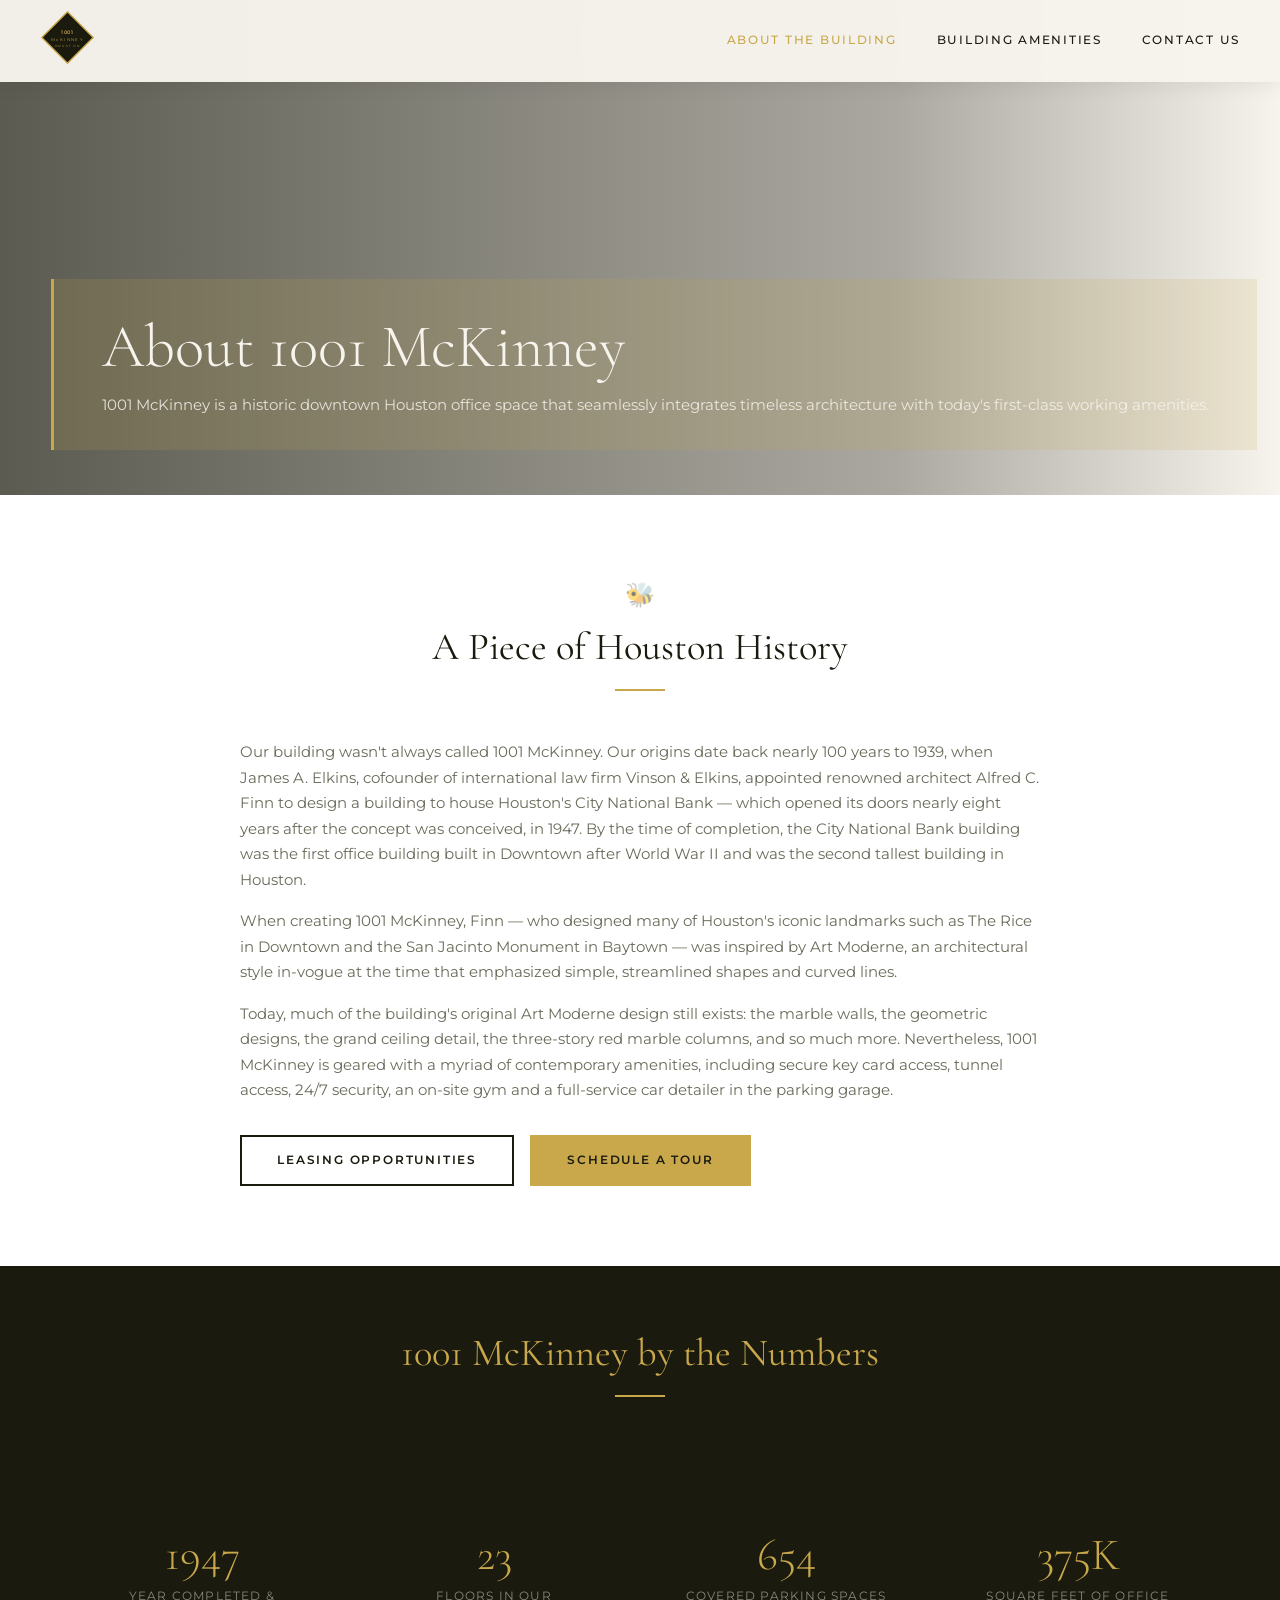
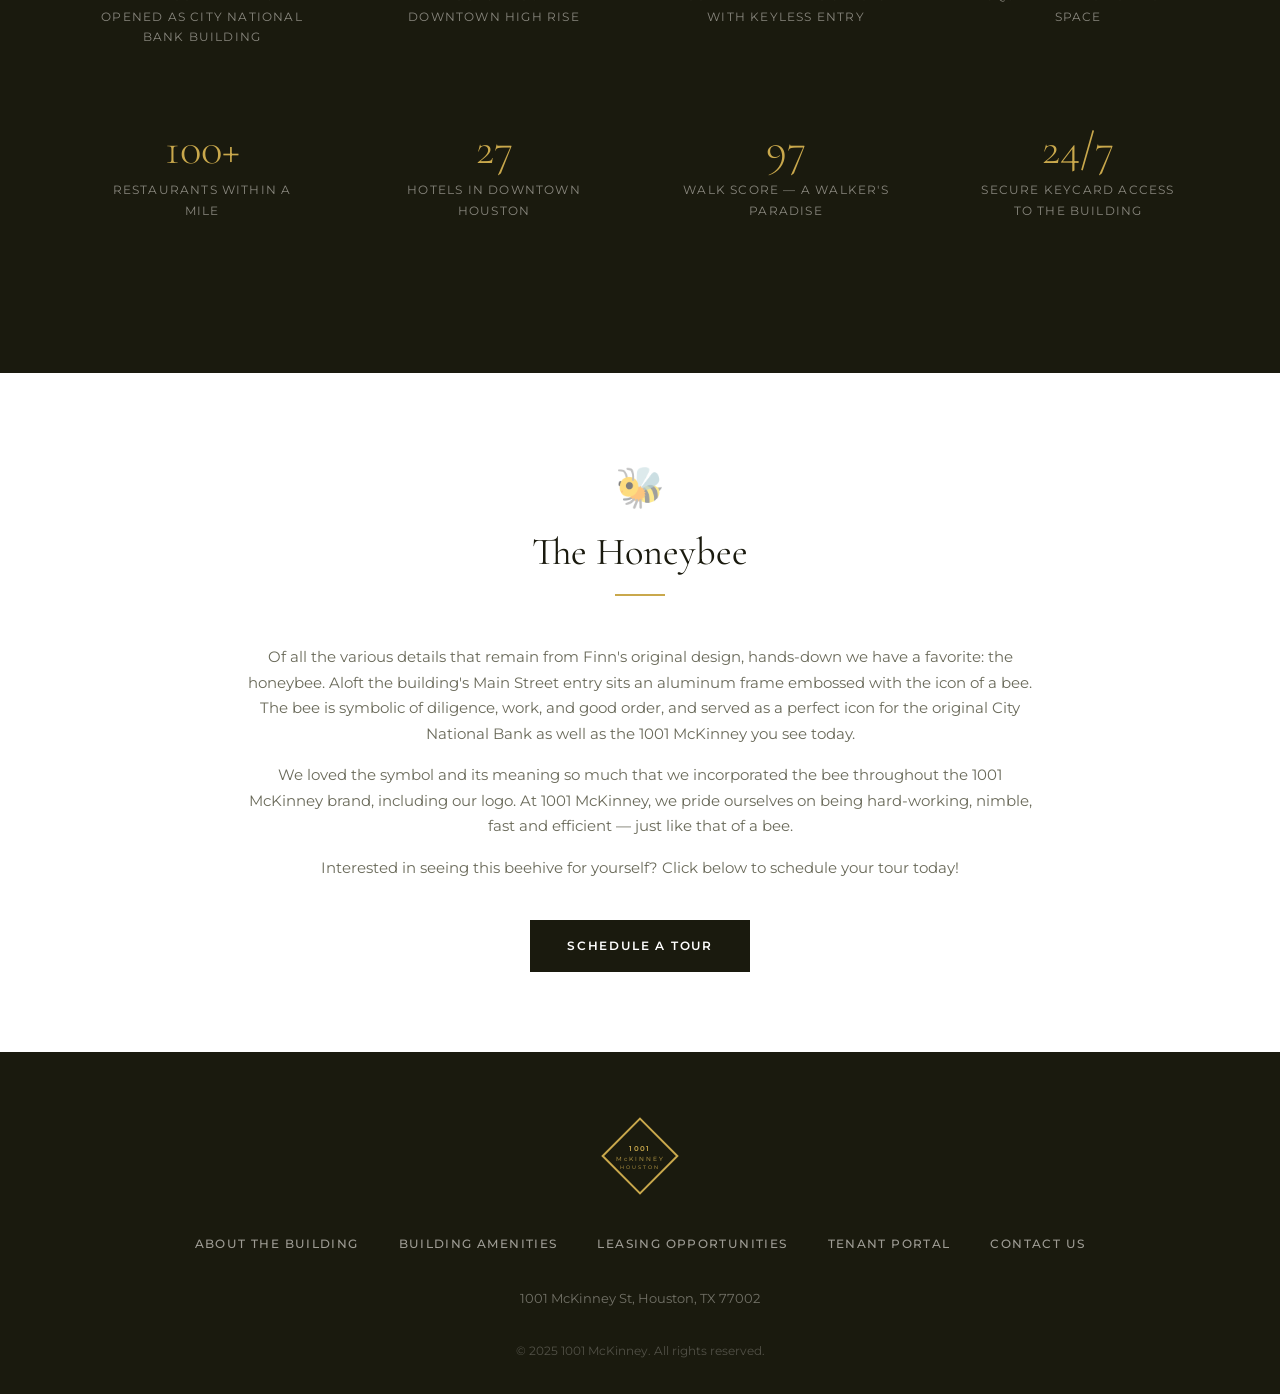
==== about.html @ dce8f4e1 "Add files via upload" ====
<!DOCTYPE html>
<html lang="en">
<head>
  <meta charset="UTF-8">
  <meta name="viewport" content="width=device-width, initial-scale=1.0">
  <title>About Us - 1001 McKinney</title>
  <meta name="description" content="1001 McKinney is a nationally recognized historic landmark office building in Houston. Learn more about the building's rich history, amenities, tenants and more.">
  <link rel="preconnect" href="https://fonts.googleapis.com">
  <link rel="preconnect" href="https://fonts.gstatic.com" crossorigin>
  <link href="https://fonts.googleapis.com/css2?family=Cormorant+Garamond:ital,wght@0,300;0,400;0,600;1,300;1,400&family=Montserrat:wght@300;400;500;600&display=swap" rel="stylesheet">
  <link rel="stylesheet" href="style.css">
</head>
<body>

  <nav class="nav scrolled" id="nav">
    <a href="index.html" class="nav-logo">
      <div class="logo-diamond">
        <svg viewBox="0 0 120 120" xmlns="http://www.w3.org/2000/svg">
          <polygon points="60,4 116,60 60,116 4,60" fill="#1a1a0e" stroke="#c9a84c" stroke-width="3"/>
          <text x="60" y="52" text-anchor="middle" fill="#c9a84c" font-family="Montserrat" font-size="11" font-weight="600" letter-spacing="2">1001</text>
          <text x="60" y="67" text-anchor="middle" fill="#c9a84c" font-family="Montserrat" font-size="9" font-weight="400" letter-spacing="3">McKINNEY</text>
          <text x="60" y="80" text-anchor="middle" fill="#c9a84c" font-family="Montserrat" font-size="7" letter-spacing="3">HOUSTON</text>
        </svg>
      </div>
    </a>
    <div class="nav-links">
      <a href="about.html" style="color:var(--gold)">About the Building</a>
      <a href="amenities.html">Building Amenities</a>
      <a href="contact.html">Contact Us</a>
      <button class="nav-hamburger" id="hamburger" aria-label="Menu">&#9776;</button>
    </div>
    <div class="nav-mobile" id="mobileMenu">
      <a href="about.html">About the Building</a>
      <a href="amenities.html">Building Amenities</a>
      <a href="leasing.html">Leasing Opportunities</a>
      <a href="tenant-portal.html">Tenant Portal</a>
      <a href="contact.html">Contact Us</a>
    </div>
  </nav>

  <!-- PAGE HERO -->
  <section class="page-hero">
    <div class="page-hero-bg" style="background-image: url('https://images.unsplash.com/photo-1486325212027-8081e485255e?w=1800&q=80');"></div>
    <div class="page-hero-overlay"></div>
    <div class="page-hero-content">
      <h1>About 1001 McKinney</h1>
      <p>1001 McKinney is a historic downtown Houston office space that seamlessly integrates timeless architecture with today's first-class working amenities.</p>
    </div>
  </section>

  <!-- HISTORY SECTION -->
  <section class="content-section alt">
    <div class="container">
      <div class="section-header">
        <span class="bee-icon">&#x1F41D;</span>
        <h2>A Piece of Houston History</h2>
        <span class="gold-line"></span>
      </div>
      <div style="max-width:800px; margin: 0 auto;">
        <p>Our building wasn't always called 1001 McKinney. Our origins date back nearly 100 years to 1939, when James A. Elkins, cofounder of international law firm Vinson &amp; Elkins, appointed renowned architect Alfred C. Finn to design a building to house Houston's City National Bank — which opened its doors nearly eight years after the concept was conceived, in 1947. By the time of completion, the City National Bank building was the first office building built in Downtown after World War II and was the second tallest building in Houston.</p>
        <p>When creating 1001 McKinney, Finn — who designed many of Houston's iconic landmarks such as The Rice in Downtown and the San Jacinto Monument in Baytown — was inspired by Art Moderne, an architectural style in-vogue at the time that emphasized simple, streamlined shapes and curved lines.</p>
        <p>Today, much of the building's original Art Moderne design still exists: the marble walls, the geometric designs, the grand ceiling detail, the three-story red marble columns, and so much more. Nevertheless, 1001 McKinney is geared with a myriad of contemporary amenities, including secure key card access, tunnel access, 24/7 security, an on-site gym and a full-service car detailer in the parking garage.</p>
        <div class="cta-pair" style="justify-content:flex-start; margin-top:2rem;">
          <a href="leasing.html" class="btn btn-outline">Leasing Opportunities</a>
          <a href="contact.html" class="btn btn-gold">Schedule a Tour</a>
        </div>
      </div>
    </div>
  </section>

  <!-- STATS -->
  <section class="content-section" style="background: var(--dark); padding: 4rem 0;">
    <div class="container">
      <div class="section-header">
        <h2 style="color: var(--gold);">1001 McKinney by the Numbers</h2>
        <span class="gold-line"></span>
      </div>
      <div class="stats-grid">
        <div class="stat-item">
          <span class="stat-number">1947</span>
          <span class="stat-label" style="color:rgba(247,244,238,0.5)">Year completed & opened as City National Bank Building</span>
        </div>
        <div class="stat-item">
          <span class="stat-number">23</span>
          <span class="stat-label" style="color:rgba(247,244,238,0.5)">Floors in our downtown high rise</span>
        </div>
        <div class="stat-item">
          <span class="stat-number">654</span>
          <span class="stat-label" style="color:rgba(247,244,238,0.5)">Covered parking spaces with keyless entry</span>
        </div>
        <div class="stat-item">
          <span class="stat-number">375K</span>
          <span class="stat-label" style="color:rgba(247,244,238,0.5)">Square feet of office space</span>
        </div>
        <div class="stat-item">
          <span class="stat-number">100+</span>
          <span class="stat-label" style="color:rgba(247,244,238,0.5)">Restaurants within a mile</span>
        </div>
        <div class="stat-item">
          <span class="stat-number">27</span>
          <span class="stat-label" style="color:rgba(247,244,238,0.5)">Hotels in downtown Houston</span>
        </div>
        <div class="stat-item">
          <span class="stat-number">97</span>
          <span class="stat-label" style="color:rgba(247,244,238,0.5)">Walk Score — A Walker's Paradise</span>
        </div>
        <div class="stat-item">
          <span class="stat-number">24/7</span>
          <span class="stat-label" style="color:rgba(247,244,238,0.5)">Secure keycard access to the building</span>
        </div>
      </div>
    </div>
  </section>

  <!-- THE HONEYBEE -->
  <section class="content-section alt">
    <div class="container">
      <div style="max-width:800px; margin: 0 auto; text-align:center;">
        <div class="section-header">
          <span class="bee-icon" style="font-size:2.5rem;">&#x1F41D;</span>
          <h2>The Honeybee</h2>
          <span class="gold-line"></span>
        </div>
        <p>Of all the various details that remain from Finn's original design, hands-down we have a favorite: the honeybee. Aloft the building's Main Street entry sits an aluminum frame embossed with the icon of a bee. The bee is symbolic of diligence, work, and good order, and served as a perfect icon for the original City National Bank as well as the 1001 McKinney you see today.</p>
        <p>We loved the symbol and its meaning so much that we incorporated the bee throughout the 1001 McKinney brand, including our logo. At 1001 McKinney, we pride ourselves on being hard-working, nimble, fast and efficient — just like that of a bee.</p>
        <p>Interested in seeing this beehive for yourself? Click below to schedule your tour today!</p>
        <a href="contact.html" class="btn btn-dark" style="margin-top:1.5rem;">Schedule a Tour</a>
      </div>
    </div>
  </section>

  <!-- FOOTER -->
  <footer class="footer">
    <div class="container footer-inner">
      <div class="footer-logo">
        <svg viewBox="0 0 120 120" xmlns="http://www.w3.org/2000/svg" width="80">
          <polygon points="60,4 116,60 60,116 4,60" fill="#1a1a0e" stroke="#c9a84c" stroke-width="3"/>
          <text x="60" y="52" text-anchor="middle" fill="#c9a84c" font-family="Montserrat" font-size="11" font-weight="600" letter-spacing="2">1001</text>
          <text x="60" y="67" text-anchor="middle" fill="#c9a84c" font-family="Montserrat" font-size="9" font-weight="400" letter-spacing="3">McKINNEY</text>
          <text x="60" y="80" text-anchor="middle" fill="#c9a84c" font-family="Montserrat" font-size="7" letter-spacing="3">HOUSTON</text>
        </svg>
      </div>
      <nav class="footer-nav">
        <a href="about.html">About the Building</a>
        <a href="amenities.html">Building Amenities</a>
        <a href="leasing.html">Leasing Opportunities</a>
        <a href="tenant-portal.html">Tenant Portal</a>
        <a href="contact.html">Contact Us</a>
      </nav>
      <p class="footer-address">1001 McKinney St, Houston, TX 77002</p>
      <p class="footer-copy">&copy; 2025 1001 McKinney. All rights reserved.</p>
    </div>
  </footer>

  <script>
    document.getElementById('hamburger').addEventListener('click', () => {
      document.getElementById('mobileMenu').classList.toggle('open');
    });
    const observer = new IntersectionObserver((entries) => {
      entries.forEach(e => { if (e.isIntersecting) e.target.classList.add('visible'); });
    }, { threshold: 0.1 });
    document.querySelectorAll('.stat-item, .feature-card').forEach(el => observer.observe(el));
  </script>
</body>
</html>
---- style.css ----
/* ============================================
   1001 McKINNEY — Global Styles
   Aesthetic: Art Deco Luxury / Historic Refined
   ============================================ */

:root {
  --gold: #c9a84c;
  --gold-light: #e2c97e;
  --dark: #1a1a0e;
  --dark-mid: #2c2c1a;
  --olive: #5a5c3a;
  --olive-light: #8a8c5a;
  --cream: #f7f4ee;
  --white: #ffffff;
  --text: #2a2a1a;
  --text-light: #6a6a5a;
  --overlay: rgba(26, 26, 14, 0.55);
  --font-display: 'Cormorant Garamond', Georgia, serif;
  --font-body: 'Montserrat', sans-serif;
  --transition: 0.3s ease;
  --max-width: 1200px;
}

*, *::before, *::after { box-sizing: border-box; margin: 0; padding: 0; }

html { scroll-behavior: smooth; }

body {
  font-family: var(--font-body);
  color: var(--text);
  background: var(--cream);
  font-size: 15px;
  line-height: 1.7;
  -webkit-font-smoothing: antialiased;
}

/* ---- TYPOGRAPHY ---- */
h1, h2, h3, h4 {
  font-family: var(--font-display);
  font-weight: 400;
  line-height: 1.2;
  color: var(--dark);
}

h1 { font-size: clamp(2.2rem, 5vw, 3.8rem); }
h2 { font-size: clamp(1.8rem, 3vw, 2.8rem); margin-bottom: 1.2rem; }
h3 { font-size: 1.4rem; margin-bottom: 0.8rem; }

p { margin-bottom: 1rem; color: var(--text-light); }
a { text-decoration: none; color: inherit; }

/* ---- UTILITY ---- */
.container {
  max-width: var(--max-width);
  margin: 0 auto;
  padding: 0 2rem;
}

/* ---- BUTTONS ---- */
.btn {
  display: inline-block;
  padding: 0.85rem 2.2rem;
  font-family: var(--font-body);
  font-size: 0.75rem;
  font-weight: 600;
  letter-spacing: 0.15em;
  text-transform: uppercase;
  cursor: pointer;
  transition: all var(--transition);
  border: 2px solid transparent;
}

.btn-dark {
  background: var(--dark);
  color: var(--white);
  border-color: var(--dark);
}
.btn-dark:hover { background: transparent; color: var(--dark); }

.btn-gold {
  background: var(--gold);
  color: var(--dark);
  border-color: var(--gold);
}
.btn-gold:hover { background: transparent; color: var(--gold); }

.btn-outline {
  background: transparent;
  color: var(--dark);
  border-color: var(--dark);
}
.btn-outline:hover { background: var(--dark); color: var(--white); }

.btn-outline-light {
  background: transparent;
  color: var(--white);
  border-color: var(--white);
}
.btn-outline-light:hover { background: var(--white); color: var(--dark); }

/* ---- NAV ---- */
.nav {
  position: fixed;
  top: 0; left: 0; right: 0;
  z-index: 1000;
  display: flex;
  align-items: center;
  justify-content: space-between;
  padding: 1rem 2.5rem;
  background: rgba(247, 244, 238, 0.15);
  backdrop-filter: blur(8px);
  transition: all var(--transition);
}

.nav.scrolled {
  background: rgba(247, 244, 238, 0.97);
  box-shadow: 0 2px 20px rgba(0,0,0,0.08);
  padding: 0.6rem 2.5rem;
}

.nav-logo .logo-diamond svg { width: 70px; height: 70px; transition: all var(--transition); }
.nav.scrolled .nav-logo svg { width: 55px; height: 55px; }

.nav-links {
  display: flex;
  align-items: center;
  gap: 2.5rem;
}

.nav-links a {
  font-size: 0.72rem;
  font-weight: 500;
  letter-spacing: 0.15em;
  text-transform: uppercase;
  color: var(--white);
  transition: color var(--transition);
  position: relative;
}

.nav-links a::after {
  content: '';
  position: absolute;
  bottom: -4px; left: 0;
  width: 0; height: 1px;
  background: var(--gold);
  transition: width var(--transition);
}

.nav-links a:hover::after { width: 100%; }
.nav-links a:hover { color: var(--gold-light); }

.nav.scrolled .nav-links a { color: var(--dark); }
.nav.scrolled .nav-links a:hover { color: var(--gold); }

.nav-hamburger {
  background: none;
  border: none;
  color: var(--white);
  font-size: 1.4rem;
  cursor: pointer;
  display: none;
}
.nav.scrolled .nav-hamburger { color: var(--dark); }

.nav-mobile {
  display: none;
  position: fixed;
  top: 0; left: 0; right: 0; bottom: 0;
  background: var(--dark);
  flex-direction: column;
  align-items: center;
  justify-content: center;
  gap: 2.5rem;
  z-index: 999;
}

.nav-mobile.open { display: flex; }

.nav-mobile a {
  font-family: var(--font-display);
  font-size: 2rem;
  color: var(--cream);
  letter-spacing: 0.05em;
  transition: color var(--transition);
}
.nav-mobile a:hover { color: var(--gold); }

/* ---- HERO ---- */
.hero {
  position: relative;
  height: 100vh;
  min-height: 600px;
  display: flex;
  align-items: flex-end;
  padding-bottom: 8vh;
  overflow: hidden;
}

.hero-bg {
  position: absolute;
  inset: 0;
  background:
    url('https://images.unsplash.com/photo-1497366216548-37526070297c?w=1800&q=80') center/cover no-repeat;
  transform: scale(1.05);
  animation: heroZoom 8s ease-out forwards;
}

@keyframes heroZoom {
  from { transform: scale(1.05); }
  to { transform: scale(1); }
}

.hero-overlay {
  position: absolute;
  inset: 0;
  background: linear-gradient(
    to right,
    rgba(26,26,14,0.75) 0%,
    rgba(26,26,14,0.4) 60%,
    transparent 100%
  );
}

.hero-content {
  position: relative;
  z-index: 2;
  max-width: 620px;
  padding: 2.5rem 3rem;
  background: rgba(201, 168, 76, 0.18);
  backdrop-filter: blur(2px);
  border-left: 3px solid var(--gold);
  margin-left: 4vw;
  animation: heroSlide 1s ease-out 0.3s both;
}

@keyframes heroSlide {
  from { opacity: 0; transform: translateY(30px); }
  to { opacity: 1; transform: translateY(0); }
}

.hero-title {
  color: var(--cream);
  font-size: clamp(2rem, 4vw, 3.2rem);
  font-weight: 300;
  margin-bottom: 1rem;
}

.hero-sub {
  color: rgba(247, 244, 238, 0.88);
  font-size: 0.9rem;
  margin-bottom: 1.8rem;
}

/* ---- INTRO SECTION ---- */
.section-intro {
  padding: 6rem 0;
  background: var(--white);
  text-align: center;
}

.section-intro .container { max-width: 800px; }

.section-intro h2 { margin-bottom: 1.5rem; }

.section-intro .lead {
  font-size: 1.05rem;
  color: var(--text);
  margin-bottom: 1rem;
}

.cta-pair {
  display: flex;
  gap: 1rem;
  justify-content: center;
  margin-top: 2.5rem;
  flex-wrap: wrap;
}

/* ---- FEATURES ---- */
.features {
  padding: 6rem 0;
  background: var(--cream);
}

.features-grid {
  display: grid;
  grid-template-columns: repeat(2, 1fr);
  gap: 2.5rem;
}

.feature-card {
  background: var(--white);
  padding: 2.5rem;
  border-top: 3px solid var(--gold);
  opacity: 0;
  transform: translateY(20px);
  transition: opacity 0.6s ease, transform 0.6s ease;
}

.feature-card.visible { opacity: 1; transform: translateY(0); }

.feature-icon {
  color: var(--gold);
  font-size: 1.2rem;
  margin-bottom: 1rem;
}

.feature-link {
  display: inline-block;
  margin-top: 1rem;
  font-size: 0.75rem;
  font-weight: 600;
  letter-spacing: 0.1em;
  text-transform: uppercase;
  color: var(--gold);
  border-bottom: 1px solid var(--gold);
  padding-bottom: 2px;
  transition: opacity var(--transition);
}
.feature-link:hover { opacity: 0.7; }

/* ---- TESTIMONIALS ---- */
.testimonials {
  padding: 6rem 0;
  background: var(--dark);
}

.testimonials h2 {
  color: var(--gold);
  text-align: center;
  margin-bottom: 3rem;
}

.testimonials-grid {
  display: grid;
  grid-template-columns: repeat(2, 1fr);
  gap: 2rem;
}

blockquote {
  border-left: 2px solid var(--gold);
  padding: 1.5rem 2rem;
  background: rgba(201,168,76,0.06);
  opacity: 0;
  transform: translateY(15px);
  transition: opacity 0.6s ease, transform 0.6s ease;
}

blockquote.visible { opacity: 1; transform: translateY(0); }

blockquote p {
  color: rgba(247,244,238,0.8);
  font-style: italic;
  font-family: var(--font-display);
  font-size: 1.05rem;
  line-height: 1.6;
  margin: 0;
}

/* ---- DAY SECTION ---- */
.day-section {
  padding: 6rem 0;
  background: var(--white);
}

.day-section h2 { text-align: center; margin-bottom: 3rem; }

.timeline {
  max-width: 700px;
  margin: 0 auto;
  position: relative;
}

.timeline::before {
  content: '';
  position: absolute;
  left: 90px;
  top: 0; bottom: 0;
  width: 1px;
  background: var(--gold);
  opacity: 0.4;
}

.timeline-item {
  display: grid;
  grid-template-columns: 90px 1fr;
  gap: 2rem;
  padding: 1.2rem 0;
  align-items: start;
  opacity: 0;
  transform: translateX(-15px);
  transition: opacity 0.5s ease, transform 0.5s ease;
}

.timeline-item.visible { opacity: 1; transform: translateX(0); }

.time {
  font-size: 0.72rem;
  font-weight: 600;
  letter-spacing: 0.08em;
  color: var(--gold);
  text-transform: uppercase;
  padding-top: 0.25rem;
  text-align: right;
  padding-right: 1.5rem;
}

.timeline-item p { margin: 0; color: var(--text-light); }

/* ---- CTA BANNER ---- */
.cta-banner {
  padding: 5rem 0;
  background: linear-gradient(135deg, var(--dark-mid), var(--dark));
  text-align: center;
}

.cta-banner h2 { color: var(--cream); margin-bottom: 2rem; }

/* ---- PAGE HERO (inner pages) ---- */
.page-hero {
  position: relative;
  height: 55vh;
  min-height: 380px;
  display: flex;
  align-items: flex-end;
  overflow: hidden;
}

.page-hero-overlay {
  position: absolute;
  inset: 0;
  background: linear-gradient(
    to right,
    rgba(26,26,14,0.7) 0%,
    rgba(26,26,14,0.35) 70%,
    transparent 100%
  );
}

.page-hero-bg {
  position: absolute;
  inset: 0;
  background-size: cover;
  background-position: center;
}

.page-hero-content {
  position: relative;
  z-index: 2;
  padding: 2rem 3rem;
  background: rgba(201,168,76,0.16);
  backdrop-filter: blur(2px);
  border-left: 3px solid var(--gold);
  margin-left: 4vw;
  margin-bottom: 5vh;
}

.page-hero-content h1 { color: var(--cream); font-weight: 300; }
.page-hero-content p { color: rgba(247,244,238,0.85); margin: 0.5rem 0 0; font-size: 0.95rem; }

/* ---- CONTENT SECTIONS ---- */
.content-section {
  padding: 5rem 0;
}

.content-section.alt { background: var(--white); }
.content-section.dark { background: var(--dark); }

.section-header {
  text-align: center;
  margin-bottom: 3rem;
}

.section-header .bee-icon {
  display: block;
  font-size: 1.5rem;
  margin-bottom: 0.5rem;
  opacity: 0.5;
}

.section-header .gold-line {
  display: block;
  width: 50px;
  height: 2px;
  background: var(--gold);
  margin: 0.8rem auto 1.5rem;
}

/* ---- STATS GRID ---- */
.stats-grid {
  display: grid;
  grid-template-columns: repeat(4, 1fr);
  gap: 2rem;
  text-align: center;
  padding: 4rem 0;
}

.stat-item { padding: 1.5rem; }

.stat-number {
  font-family: var(--font-display);
  font-size: 2.8rem;
  font-weight: 300;
  color: var(--gold);
  line-height: 1;
  display: block;
}

.stat-label {
  font-size: 0.75rem;
  letter-spacing: 0.1em;
  text-transform: uppercase;
  color: var(--text-light);
  margin-top: 0.5rem;
  display: block;
}

/* ---- AMENITY CARDS ---- */
.amenity-grid {
  display: grid;
  grid-template-columns: repeat(3, 1fr);
  gap: 2rem;
}

.amenity-card {
  padding: 2rem;
  background: var(--cream);
  border-top: 3px solid var(--gold);
  transition: transform var(--transition);
}

.amenity-card:hover { transform: translateY(-4px); }

.amenity-card h3 { font-size: 1.2rem; margin-bottom: 0.8rem; }
.amenity-card p { font-size: 0.88rem; margin: 0; }

/* ---- CONTACT FORM ---- */
.contact-grid {
  display: grid;
  grid-template-columns: 1fr 1fr;
  gap: 5rem;
  align-items: start;
}

.form-group { margin-bottom: 1.5rem; }

.form-group label {
  display: block;
  font-size: 0.72rem;
  font-weight: 600;
  letter-spacing: 0.12em;
  text-transform: uppercase;
  color: var(--text);
  margin-bottom: 0.5rem;
}

.form-group input,
.form-group select,
.form-group textarea {
  width: 100%;
  padding: 0.75rem 0;
  border: none;
  border-bottom: 1px solid #ccc;
  background: transparent;
  font-family: var(--font-body);
  font-size: 0.9rem;
  color: var(--text);
  outline: none;
  transition: border-color var(--transition);
}

.form-group input:focus,
.form-group select:focus,
.form-group textarea:focus {
  border-bottom-color: var(--gold);
}

.form-group textarea { resize: vertical; min-height: 100px; }

.form-row {
  display: grid;
  grid-template-columns: 1fr 1fr;
  gap: 1.5rem;
}

.contact-info h3 { margin-bottom: 1.5rem; }

.contact-broker {
  padding: 1.5rem;
  background: var(--cream);
  border-left: 3px solid var(--gold);
  margin-top: 2rem;
}

.contact-broker strong { display: block; font-size: 1rem; margin-bottom: 0.3rem; }
.contact-broker a { color: var(--gold); }

/* ---- TENANT PORTAL ---- */
.portal-docs {
  display: grid;
  grid-template-columns: repeat(2, 1fr);
  gap: 1.5rem;
  margin-top: 2rem;
}

.doc-link {
  display: flex;
  align-items: center;
  gap: 1rem;
  padding: 1.2rem 1.5rem;
  background: var(--cream);
  border: 1px solid rgba(201,168,76,0.3);
  color: var(--dark);
  font-size: 0.85rem;
  font-weight: 500;
  transition: all var(--transition);
}

.doc-link:hover {
  background: var(--gold);
  color: var(--dark);
  border-color: var(--gold);
}

.doc-icon { font-size: 1.3rem; }

/* ---- FOOTER ---- */
.footer {
  background: var(--dark);
  padding: 4rem 0 2rem;
  text-align: center;
}

.footer-inner { display: flex; flex-direction: column; align-items: center; gap: 2rem; }

.footer-nav {
  display: flex;
  gap: 2.5rem;
  flex-wrap: wrap;
  justify-content: center;
}

.footer-nav a {
  font-size: 0.72rem;
  font-weight: 500;
  letter-spacing: 0.12em;
  text-transform: uppercase;
  color: rgba(247,244,238,0.6);
  transition: color var(--transition);
}

.footer-nav a:hover { color: var(--gold); }

.footer-address {
  font-size: 0.82rem;
  color: rgba(247,244,238,0.4);
  margin: 0;
}

.footer-copy {
  font-size: 0.75rem;
  color: rgba(247,244,238,0.25);
  margin: 0;
}

/* ---- DIVIDER ---- */
.gold-divider {
  width: 60px;
  height: 2px;
  background: var(--gold);
  margin: 1.5rem auto;
}

/* ---- RESPONSIVE ---- */
@media (max-width: 900px) {
  .features-grid { grid-template-columns: 1fr; }
  .testimonials-grid { grid-template-columns: 1fr; }
  .stats-grid { grid-template-columns: repeat(2, 1fr); }
  .amenity-grid { grid-template-columns: 1fr; }
  .contact-grid { grid-template-columns: 1fr; gap: 3rem; }
  .portal-docs { grid-template-columns: 1fr; }
  .form-row { grid-template-columns: 1fr; }
  .nav-links a { display: none; }
  .nav-hamburger { display: block; }
  .hero-content { margin-left: 1.5rem; margin-right: 1.5rem; padding: 1.5rem; }
}

@media (max-width: 600px) {
  .stats-grid { grid-template-columns: repeat(2, 1fr); }
  .timeline::before { display: none; }
  .timeline-item { grid-template-columns: 1fr; gap: 0.3rem; }
  .time { text-align: left; padding-right: 0; }
}
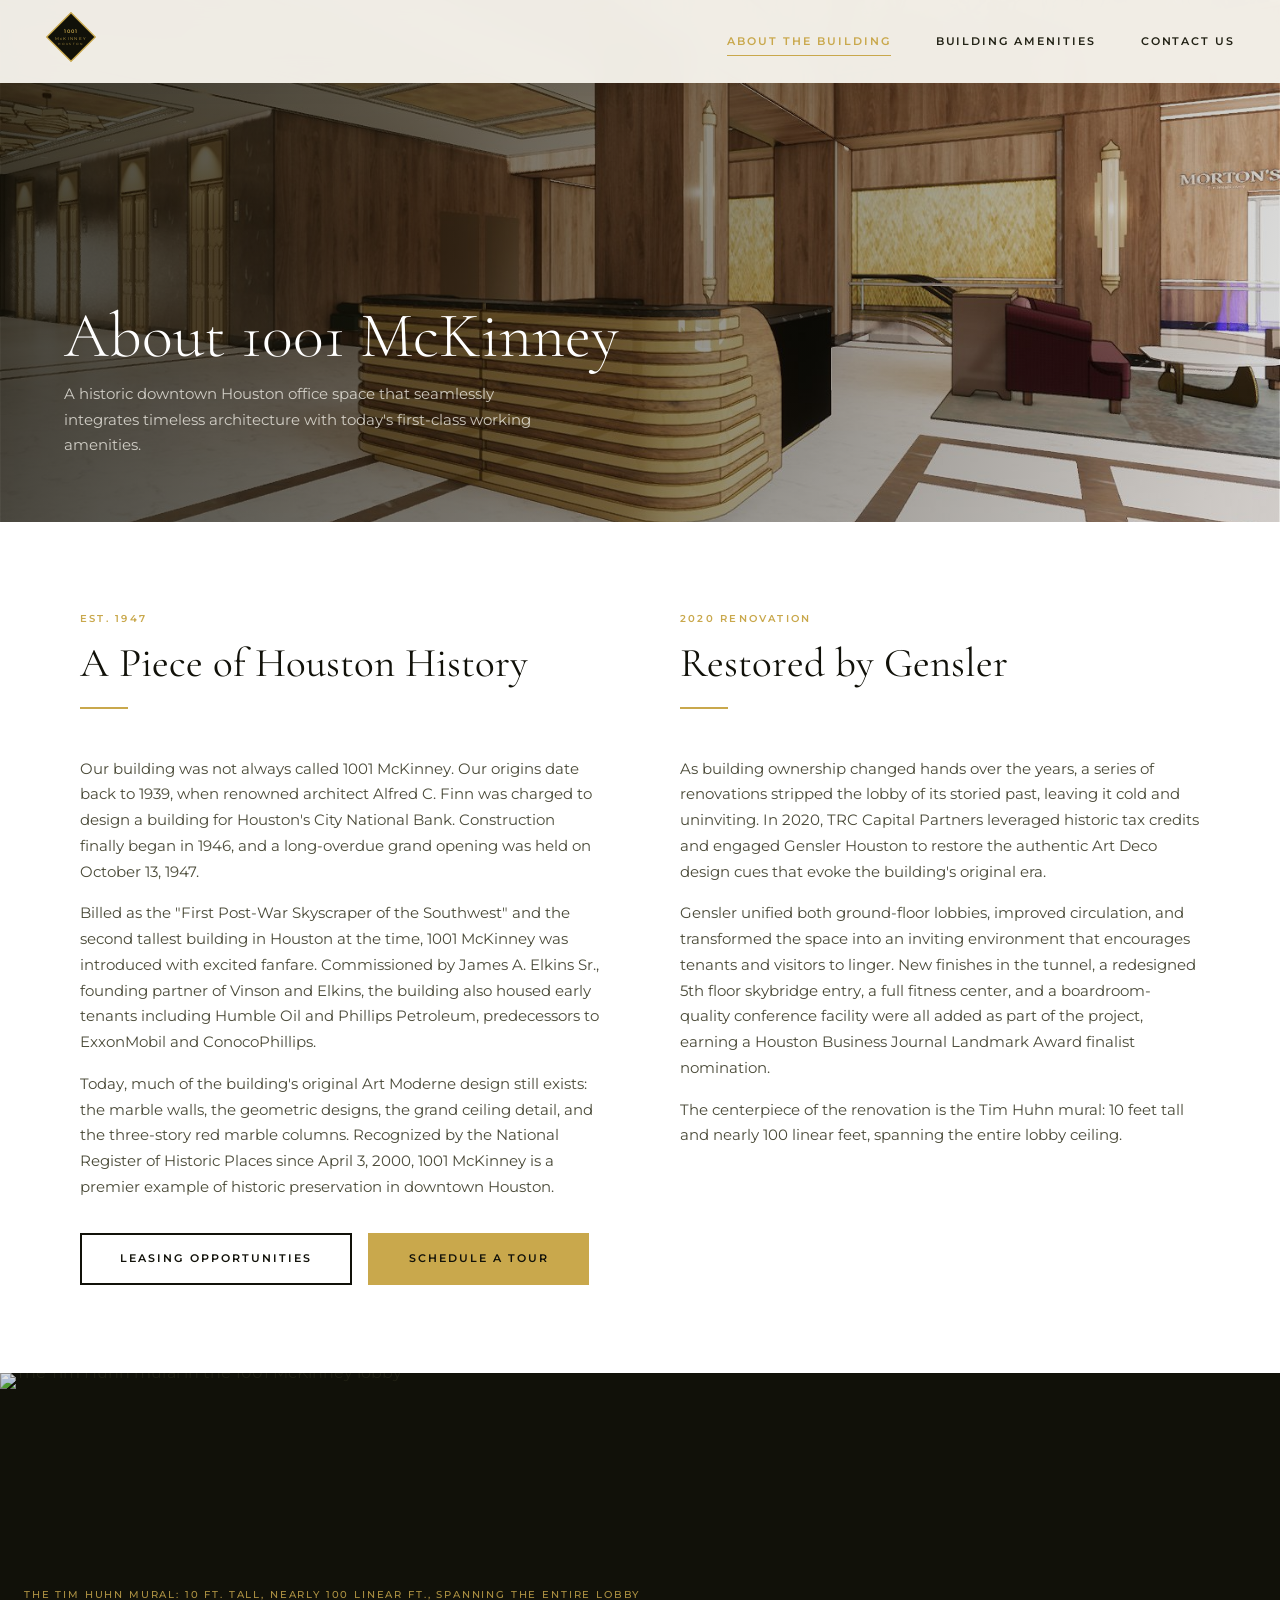
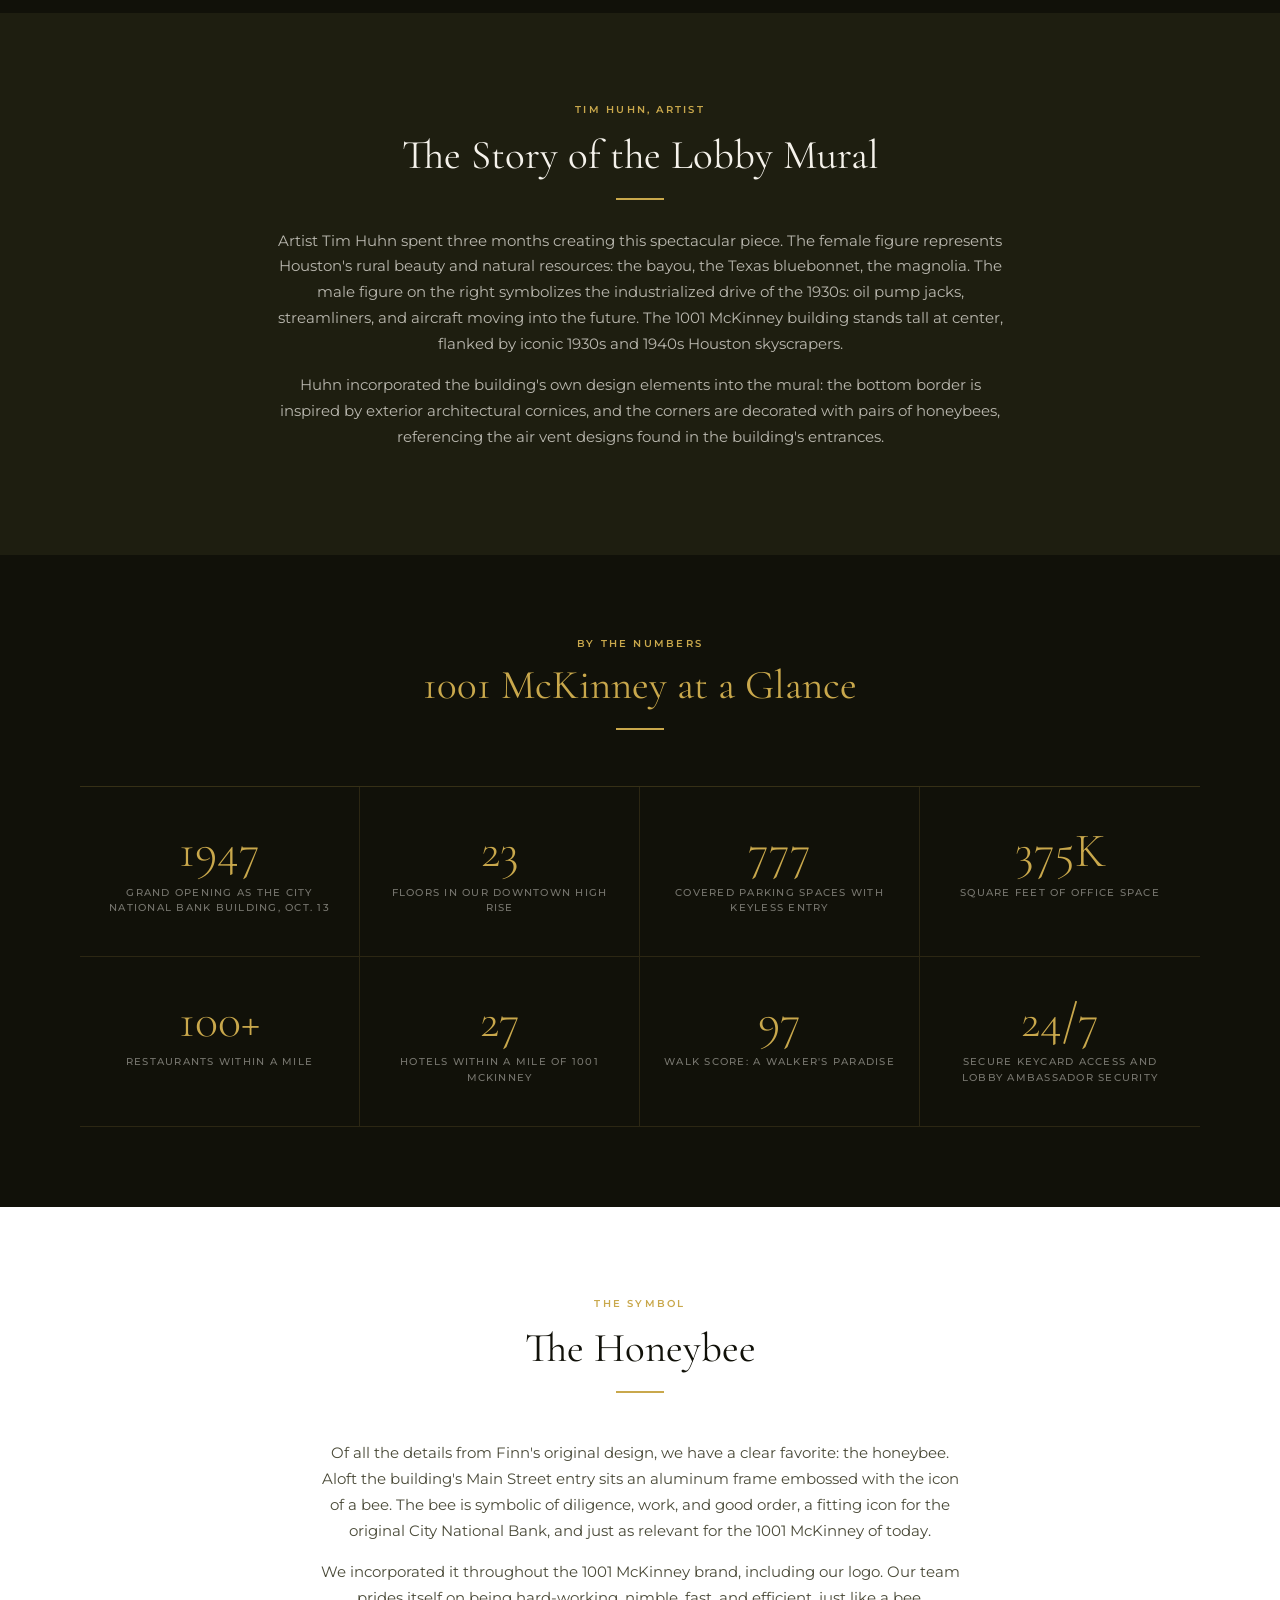
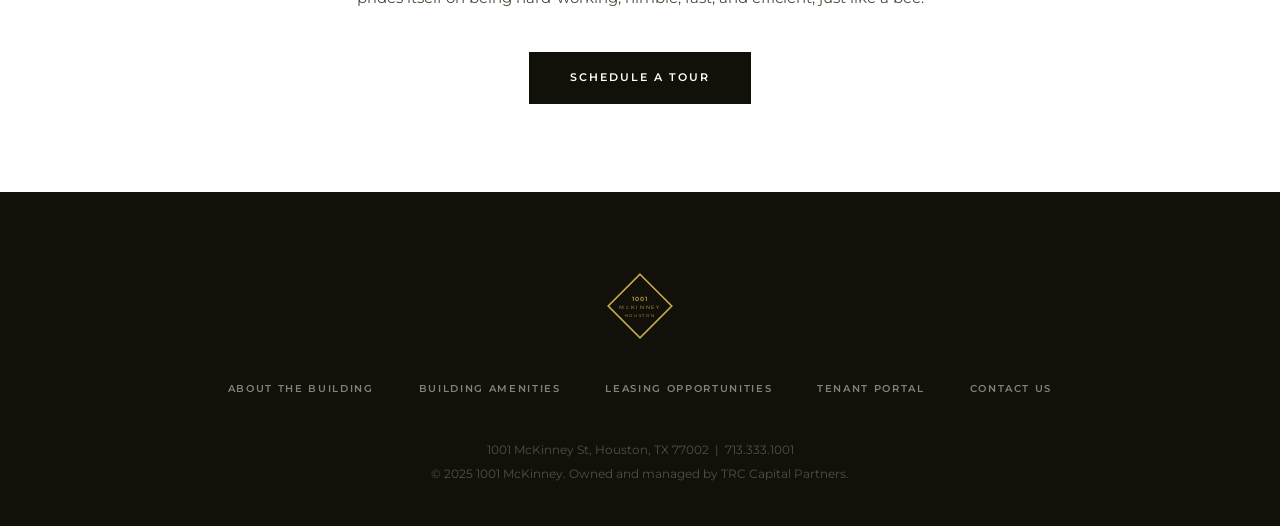
==== commit 850cfd76: "Add files via upload" ====
--- a/about.html
+++ b/about.html
@@ -3,8 +3,8 @@
 <head>
   <meta charset="UTF-8">
   <meta name="viewport" content="width=device-width, initial-scale=1.0">
-  <title>About Us - 1001 McKinney</title>
-  <meta name="description" content="1001 McKinney is a nationally recognized historic landmark office building in Houston. Learn more about the building's rich history, amenities, tenants and more.">
+  <title>About the Building - 1001 McKinney</title>
+  <meta name="description" content="1001 McKinney is a nationally recognized historic landmark office building in Houston. Learn more about the building's rich history.">
   <link rel="preconnect" href="https://fonts.googleapis.com">
   <link rel="preconnect" href="https://fonts.gstatic.com" crossorigin>
   <link href="https://fonts.googleapis.com/css2?family=Cormorant+Garamond:ital,wght@0,300;0,400;0,600;1,300;1,400&family=Montserrat:wght@300;400;500;600&display=swap" rel="stylesheet">
@@ -12,154 +12,147 @@
 </head>
 <body>
 
-  <nav class="nav scrolled" id="nav">
-    <a href="index.html" class="nav-logo">
-      <div class="logo-diamond">
-        <svg viewBox="0 0 120 120" xmlns="http://www.w3.org/2000/svg">
-          <polygon points="60,4 116,60 60,116 4,60" fill="#1a1a0e" stroke="#c9a84c" stroke-width="3"/>
-          <text x="60" y="52" text-anchor="middle" fill="#c9a84c" font-family="Montserrat" font-size="11" font-weight="600" letter-spacing="2">1001</text>
-          <text x="60" y="67" text-anchor="middle" fill="#c9a84c" font-family="Montserrat" font-size="9" font-weight="400" letter-spacing="3">McKINNEY</text>
-          <text x="60" y="80" text-anchor="middle" fill="#c9a84c" font-family="Montserrat" font-size="7" letter-spacing="3">HOUSTON</text>
-        </svg>
+<nav class="nav scrolled" id="nav">
+  <a href="index.html">
+    <svg class="logo-svg" viewBox="0 0 120 120" xmlns="http://www.w3.org/2000/svg">
+      <polygon points="60,4 116,60 60,116 4,60" fill="#111109" stroke="#c9a84c" stroke-width="3"/>
+      <text x="60" y="51" text-anchor="middle" fill="#c9a84c" font-family="Montserrat,sans-serif" font-size="11" font-weight="600" letter-spacing="2">1001</text>
+      <text x="60" y="66" text-anchor="middle" fill="#c9a84c" font-family="Montserrat,sans-serif" font-size="8.5" font-weight="400" letter-spacing="3">McKINNEY</text>
+      <text x="60" y="79" text-anchor="middle" fill="#c9a84c" font-family="Montserrat,sans-serif" font-size="6.5" letter-spacing="3">HOUSTON</text>
+    </svg>
+  </a>
+  <div class="nav-links">
+    <a href="about.html" class="active">About the Building</a>
+    <a href="amenities.html">Building Amenities</a>
+    <a href="contact.html">Contact Us</a>
+    <button class="hamburger" id="hamburger" aria-label="Open menu"><span></span><span></span><span></span></button>
+  </div>
+</nav>
+<div class="mobile-menu" id="mobileMenu">
+  <button class="mobile-close" id="mobileClose">x</button>
+  <a href="about.html">About the Building</a>
+  <a href="amenities.html">Building Amenities</a>
+  <a href="leasing.html">Leasing Opportunities</a>
+  <a href="tenant-portal.html">Tenant Portal</a>
+  <a href="contact.html">Contact Us</a>
+</div>
+
+<section class="page-hero">
+  <div class="page-hero-bg" style="background-image: url('lobby.png');"></div>
+  <div class="page-hero-overlay"></div>
+  <div class="page-hero-content">
+    <h1>About 1001 McKinney</h1>
+    <p>A historic downtown Houston office space that seamlessly integrates timeless architecture with today's first-class working amenities.</p>
+  </div>
+</section>
+
+<!-- HISTORY -->
+<section class="section white">
+  <div class="container">
+    <div style="display:grid;grid-template-columns:1fr 1fr;gap:5rem;align-items:start;">
+      <div>
+        <div class="section-header">
+          <span class="overline">Est. 1947</span>
+          <h2>A Piece of Houston History</h2>
+          <span class="gold-rule"></span>
+        </div>
+        <p>Our building was not always called 1001 McKinney. Our origins date back to 1939, when renowned architect Alfred C. Finn was charged to design a building for Houston's City National Bank. Construction finally began in 1946, and a long-overdue grand opening was held on October 13, 1947.</p>
+        <p>Billed as the "First Post-War Skyscraper of the Southwest" and the second tallest building in Houston at the time, 1001 McKinney was introduced with excited fanfare. Commissioned by James A. Elkins Sr., founding partner of Vinson and Elkins, the building also housed early tenants including Humble Oil and Phillips Petroleum, predecessors to ExxonMobil and ConocoPhillips.</p>
+        <p>Today, much of the building's original Art Moderne design still exists: the marble walls, the geometric designs, the grand ceiling detail, and the three-story red marble columns. Recognized by the National Register of Historic Places since April 3, 2000, 1001 McKinney is a premier example of historic preservation in downtown Houston.</p>
+        <div class="btn-row" style="justify-content:flex-start;margin-top:2rem;">
+          <a href="leasing.html" class="btn btn-outline">Leasing Opportunities</a>
+          <a href="contact.html" class="btn btn-gold">Schedule a Tour</a>
+        </div>
       </div>
-    </a>
-    <div class="nav-links">
-      <a href="about.html" style="color:var(--gold)">About the Building</a>
-      <a href="amenities.html">Building Amenities</a>
-      <a href="contact.html">Contact Us</a>
-      <button class="nav-hamburger" id="hamburger" aria-label="Menu">&#9776;</button>
+      <div>
+        <div class="section-header">
+          <span class="overline">2020 Renovation</span>
+          <h2>Restored by Gensler</h2>
+          <span class="gold-rule"></span>
+        </div>
+        <p>As building ownership changed hands over the years, a series of renovations stripped the lobby of its storied past, leaving it cold and uninviting. In 2020, TRC Capital Partners leveraged historic tax credits and engaged Gensler Houston to restore the authentic Art Deco design cues that evoke the building's original era.</p>
+        <p>Gensler unified both ground-floor lobbies, improved circulation, and transformed the space into an inviting environment that encourages tenants and visitors to linger. New finishes in the tunnel, a redesigned 5th floor skybridge entry, a full fitness center, and a boardroom-quality conference facility were all added as part of the project, earning a Houston Business Journal Landmark Award finalist nomination.</p>
+        <p>The centerpiece of the renovation is the Tim Huhn mural: 10 feet tall and nearly 100 linear feet, spanning the entire lobby ceiling.</p>
+      </div>
     </div>
-    <div class="nav-mobile" id="mobileMenu">
+  </div>
+</section>
+
+<!-- MURAL -->
+<div class="mural-band">
+  <img src="mural.jpg" alt="The Tim Huhn mural in the 1001 McKinney lobby">
+  <div class="mural-caption">The Tim Huhn Mural: 10 ft. tall, nearly 100 linear ft., spanning the entire lobby</div>
+</div>
+
+<section class="section dark-mid">
+  <div class="container" style="max-width:820px;margin:0 auto;text-align:center;">
+    <span class="overline" style="display:block;font-size:0.63rem;font-weight:600;letter-spacing:0.22em;text-transform:uppercase;color:var(--gold);margin-bottom:0.8rem;">Tim Huhn, Artist</span>
+    <h2 style="color:var(--cream);">The Story of the Lobby Mural</h2>
+    <span class="gold-rule centered"></span>
+    <p style="color:rgba(245,242,235,0.72);">Artist Tim Huhn spent three months creating this spectacular piece. The female figure represents Houston's rural beauty and natural resources: the bayou, the Texas bluebonnet, the magnolia. The male figure on the right symbolizes the industrialized drive of the 1930s: oil pump jacks, streamliners, and aircraft moving into the future. The 1001 McKinney building stands tall at center, flanked by iconic 1930s and 1940s Houston skyscrapers.</p>
+    <p style="color:rgba(245,242,235,0.72);">Huhn incorporated the building's own design elements into the mural: the bottom border is inspired by exterior architectural cornices, and the corners are decorated with pairs of honeybees, referencing the air vent designs found in the building's entrances.</p>
+  </div>
+</section>
+
+<!-- STATS -->
+<section class="stats-band">
+  <div class="container">
+    <div class="stats-band-header">
+      <span class="overline" style="display:block;font-size:0.63rem;font-weight:600;letter-spacing:0.22em;text-transform:uppercase;color:var(--gold);margin-bottom:0.6rem;">By the Numbers</span>
+      <h2>1001 McKinney at a Glance</h2>
+      <span class="gold-rule centered"></span>
+    </div>
+    <div class="stats-grid">
+      <div class="stat-item"><span class="stat-number">1947</span><span class="stat-label">Grand opening as the City National Bank Building, Oct. 13</span></div>
+      <div class="stat-item"><span class="stat-number">23</span><span class="stat-label">Floors in our downtown high rise</span></div>
+      <div class="stat-item"><span class="stat-number">777</span><span class="stat-label">Covered parking spaces with keyless entry</span></div>
+      <div class="stat-item"><span class="stat-number">375K</span><span class="stat-label">Square feet of office space</span></div>
+      <div class="stat-item"><span class="stat-number">100+</span><span class="stat-label">Restaurants within a mile</span></div>
+      <div class="stat-item"><span class="stat-number">27</span><span class="stat-label">Hotels within a mile of 1001 McKinney</span></div>
+      <div class="stat-item"><span class="stat-number">97</span><span class="stat-label">Walk Score: A Walker's Paradise</span></div>
+      <div class="stat-item"><span class="stat-number">24/7</span><span class="stat-label">Secure keycard access and Lobby Ambassador security</span></div>
+    </div>
+  </div>
+</section>
+
+<!-- HONEYBEE -->
+<section class="section white">
+  <div class="container" style="max-width:720px;margin:0 auto;text-align:center;">
+    <div class="section-header centered">
+      <span class="overline">The Symbol</span>
+      <h2>The Honeybee</h2>
+      <span class="gold-rule centered"></span>
+    </div>
+    <p>Of all the details from Finn's original design, we have a clear favorite: the honeybee. Aloft the building's Main Street entry sits an aluminum frame embossed with the icon of a bee. The bee is symbolic of diligence, work, and good order, a fitting icon for the original City National Bank, and just as relevant for the 1001 McKinney of today.</p>
+    <p>We incorporated it throughout the 1001 McKinney brand, including our logo. Our team prides itself on being hard-working, nimble, fast, and efficient, just like a bee.</p>
+    <a href="contact.html" class="btn btn-dark" style="margin-top:1.5rem;">Schedule a Tour</a>
+  </div>
+</section>
+
+<footer class="footer">
+  <div class="container footer-inner">
+    <svg class="logo-svg" viewBox="0 0 120 120" xmlns="http://www.w3.org/2000/svg">
+      <polygon points="60,4 116,60 60,116 4,60" fill="#111109" stroke="#c9a84c" stroke-width="3"/>
+      <text x="60" y="51" text-anchor="middle" fill="#c9a84c" font-family="Montserrat,sans-serif" font-size="11" font-weight="600" letter-spacing="2">1001</text>
+      <text x="60" y="66" text-anchor="middle" fill="#c9a84c" font-family="Montserrat,sans-serif" font-size="8.5" font-weight="400" letter-spacing="3">McKINNEY</text>
+      <text x="60" y="79" text-anchor="middle" fill="#c9a84c" font-family="Montserrat,sans-serif" font-size="6.5" letter-spacing="3">HOUSTON</text>
+    </svg>
+    <nav class="footer-nav">
       <a href="about.html">About the Building</a>
       <a href="amenities.html">Building Amenities</a>
       <a href="leasing.html">Leasing Opportunities</a>
       <a href="tenant-portal.html">Tenant Portal</a>
       <a href="contact.html">Contact Us</a>
-    </div>
-  </nav>
+    </nav>
+    <div class="footer-meta">1001 McKinney St, Houston, TX 77002 &nbsp;|&nbsp; 713.333.1001<br>&copy; 2025 1001 McKinney. Owned and managed by TRC Capital Partners.</div>
+  </div>
+</footer>
 
-  <!-- PAGE HERO -->
-  <section class="page-hero">
-    <div class="page-hero-bg" style="background-image: url('https://images.unsplash.com/photo-1486325212027-8081e485255e?w=1800&q=80');"></div>
-    <div class="page-hero-overlay"></div>
-    <div class="page-hero-content">
-      <h1>About 1001 McKinney</h1>
-      <p>1001 McKinney is a historic downtown Houston office space that seamlessly integrates timeless architecture with today's first-class working amenities.</p>
-    </div>
-  </section>
-
-  <!-- HISTORY SECTION -->
-  <section class="content-section alt">
-    <div class="container">
-      <div class="section-header">
-        <span class="bee-icon">&#x1F41D;</span>
-        <h2>A Piece of Houston History</h2>
-        <span class="gold-line"></span>
-      </div>
-      <div style="max-width:800px; margin: 0 auto;">
-        <p>Our building wasn't always called 1001 McKinney. Our origins date back nearly 100 years to 1939, when James A. Elkins, cofounder of international law firm Vinson &amp; Elkins, appointed renowned architect Alfred C. Finn to design a building to house Houston's City National Bank — which opened its doors nearly eight years after the concept was conceived, in 1947. By the time of completion, the City National Bank building was the first office building built in Downtown after World War II and was the second tallest building in Houston.</p>
-        <p>When creating 1001 McKinney, Finn — who designed many of Houston's iconic landmarks such as The Rice in Downtown and the San Jacinto Monument in Baytown — was inspired by Art Moderne, an architectural style in-vogue at the time that emphasized simple, streamlined shapes and curved lines.</p>
-        <p>Today, much of the building's original Art Moderne design still exists: the marble walls, the geometric designs, the grand ceiling detail, the three-story red marble columns, and so much more. Nevertheless, 1001 McKinney is geared with a myriad of contemporary amenities, including secure key card access, tunnel access, 24/7 security, an on-site gym and a full-service car detailer in the parking garage.</p>
-        <div class="cta-pair" style="justify-content:flex-start; margin-top:2rem;">
-          <a href="leasing.html" class="btn btn-outline">Leasing Opportunities</a>
-          <a href="contact.html" class="btn btn-gold">Schedule a Tour</a>
-        </div>
-      </div>
-    </div>
-  </section>
-
-  <!-- STATS -->
-  <section class="content-section" style="background: var(--dark); padding: 4rem 0;">
-    <div class="container">
-      <div class="section-header">
-        <h2 style="color: var(--gold);">1001 McKinney by the Numbers</h2>
-        <span class="gold-line"></span>
-      </div>
-      <div class="stats-grid">
-        <div class="stat-item">
-          <span class="stat-number">1947</span>
-          <span class="stat-label" style="color:rgba(247,244,238,0.5)">Year completed & opened as City National Bank Building</span>
-        </div>
-        <div class="stat-item">
-          <span class="stat-number">23</span>
-          <span class="stat-label" style="color:rgba(247,244,238,0.5)">Floors in our downtown high rise</span>
-        </div>
-        <div class="stat-item">
-          <span class="stat-number">654</span>
-          <span class="stat-label" style="color:rgba(247,244,238,0.5)">Covered parking spaces with keyless entry</span>
-        </div>
-        <div class="stat-item">
-          <span class="stat-number">375K</span>
-          <span class="stat-label" style="color:rgba(247,244,238,0.5)">Square feet of office space</span>
-        </div>
-        <div class="stat-item">
-          <span class="stat-number">100+</span>
-          <span class="stat-label" style="color:rgba(247,244,238,0.5)">Restaurants within a mile</span>
-        </div>
-        <div class="stat-item">
-          <span class="stat-number">27</span>
-          <span class="stat-label" style="color:rgba(247,244,238,0.5)">Hotels in downtown Houston</span>
-        </div>
-        <div class="stat-item">
-          <span class="stat-number">97</span>
-          <span class="stat-label" style="color:rgba(247,244,238,0.5)">Walk Score — A Walker's Paradise</span>
-        </div>
-        <div class="stat-item">
-          <span class="stat-number">24/7</span>
-          <span class="stat-label" style="color:rgba(247,244,238,0.5)">Secure keycard access to the building</span>
-        </div>
-      </div>
-    </div>
-  </section>
-
-  <!-- THE HONEYBEE -->
-  <section class="content-section alt">
-    <div class="container">
-      <div style="max-width:800px; margin: 0 auto; text-align:center;">
-        <div class="section-header">
-          <span class="bee-icon" style="font-size:2.5rem;">&#x1F41D;</span>
-          <h2>The Honeybee</h2>
-          <span class="gold-line"></span>
-        </div>
-        <p>Of all the various details that remain from Finn's original design, hands-down we have a favorite: the honeybee. Aloft the building's Main Street entry sits an aluminum frame embossed with the icon of a bee. The bee is symbolic of diligence, work, and good order, and served as a perfect icon for the original City National Bank as well as the 1001 McKinney you see today.</p>
-        <p>We loved the symbol and its meaning so much that we incorporated the bee throughout the 1001 McKinney brand, including our logo. At 1001 McKinney, we pride ourselves on being hard-working, nimble, fast and efficient — just like that of a bee.</p>
-        <p>Interested in seeing this beehive for yourself? Click below to schedule your tour today!</p>
-        <a href="contact.html" class="btn btn-dark" style="margin-top:1.5rem;">Schedule a Tour</a>
-      </div>
-    </div>
-  </section>
-
-  <!-- FOOTER -->
-  <footer class="footer">
-    <div class="container footer-inner">
-      <div class="footer-logo">
-        <svg viewBox="0 0 120 120" xmlns="http://www.w3.org/2000/svg" width="80">
-          <polygon points="60,4 116,60 60,116 4,60" fill="#1a1a0e" stroke="#c9a84c" stroke-width="3"/>
-          <text x="60" y="52" text-anchor="middle" fill="#c9a84c" font-family="Montserrat" font-size="11" font-weight="600" letter-spacing="2">1001</text>
-          <text x="60" y="67" text-anchor="middle" fill="#c9a84c" font-family="Montserrat" font-size="9" font-weight="400" letter-spacing="3">McKINNEY</text>
-          <text x="60" y="80" text-anchor="middle" fill="#c9a84c" font-family="Montserrat" font-size="7" letter-spacing="3">HOUSTON</text>
-        </svg>
-      </div>
-      <nav class="footer-nav">
-        <a href="about.html">About the Building</a>
-        <a href="amenities.html">Building Amenities</a>
-        <a href="leasing.html">Leasing Opportunities</a>
-        <a href="tenant-portal.html">Tenant Portal</a>
-        <a href="contact.html">Contact Us</a>
-      </nav>
-      <p class="footer-address">1001 McKinney St, Houston, TX 77002</p>
-      <p class="footer-copy">&copy; 2025 1001 McKinney. All rights reserved.</p>
-    </div>
-  </footer>
-
-  <script>
-    document.getElementById('hamburger').addEventListener('click', () => {
-      document.getElementById('mobileMenu').classList.toggle('open');
-    });
-    const observer = new IntersectionObserver((entries) => {
-      entries.forEach(e => { if (e.isIntersecting) e.target.classList.add('visible'); });
-    }, { threshold: 0.1 });
-    document.querySelectorAll('.stat-item, .feature-card').forEach(el => observer.observe(el));
-  </script>
+<script>
+  document.getElementById('hamburger').addEventListener('click', () => document.getElementById('mobileMenu').classList.add('open'));
+  document.getElementById('mobileClose').addEventListener('click', () => document.getElementById('mobileMenu').classList.remove('open'));
+  const obs = new IntersectionObserver(e => e.forEach(x => { if(x.isIntersecting) x.target.classList.add('visible'); }), {threshold:0.1});
+  document.querySelectorAll('.reveal').forEach(el => obs.observe(el));
+</script>
 </body>
 </html>
--- a/style.css
+++ b/style.css
@@ -1,102 +1,93 @@
-/* ============================================
-   1001 McKINNEY — Global Styles
-   Aesthetic: Art Deco Luxury / Historic Refined
-   ============================================ */
+/* ============================================================
+   1001 McKINNEY -- Global Styles v2
+   Aesthetic: Refined Art Deco / Sleek Modern Luxury
+   No emojis. No em-dashes. Clean, intentional, premium.
+   ============================================================ */
 
 :root {
-  --gold: #c9a84c;
-  --gold-light: #e2c97e;
-  --dark: #1a1a0e;
-  --dark-mid: #2c2c1a;
-  --olive: #5a5c3a;
-  --olive-light: #8a8c5a;
-  --cream: #f7f4ee;
-  --white: #ffffff;
-  --text: #2a2a1a;
-  --text-light: #6a6a5a;
-  --overlay: rgba(26, 26, 14, 0.55);
-  --font-display: 'Cormorant Garamond', Georgia, serif;
-  --font-body: 'Montserrat', sans-serif;
-  --transition: 0.3s ease;
-  --max-width: 1200px;
+  --gold:        #c9a84c;
+  --gold-light:  #dfc07a;
+  --gold-pale:   rgba(201,168,76,0.12);
+  --dark:        #111109;
+  --dark-mid:    #1e1e10;
+  --dark-card:   #1a1a0d;
+  --olive:       #4a4c2c;
+  --cream:       #f5f2eb;
+  --cream-dark:  #ede9df;
+  --white:       #ffffff;
+  --text:        #222215;
+  --text-mid:    #4a4a38;
+  --text-light:  #7a7a62;
+  --border:      rgba(201,168,76,0.25);
+  --font-display:'Cormorant Garamond', Georgia, serif;
+  --font-body:   'Montserrat', sans-serif;
+  --ease:        cubic-bezier(0.25, 0.46, 0.45, 0.94);
+  --max:         1200px;
 }
 
 *, *::before, *::after { box-sizing: border-box; margin: 0; padding: 0; }
-
-html { scroll-behavior: smooth; }
+html { scroll-behavior: smooth; font-size: 16px; }
 
 body {
   font-family: var(--font-body);
+  background: var(--cream);
   color: var(--text);
-  background: var(--cream);
-  font-size: 15px;
-  line-height: 1.7;
+  line-height: 1.75;
   -webkit-font-smoothing: antialiased;
 }
+
+img { display: block; max-width: 100%; }
+a  { text-decoration: none; color: inherit; }
 
 /* ---- TYPOGRAPHY ---- */
 h1, h2, h3, h4 {
   font-family: var(--font-display);
   font-weight: 400;
-  line-height: 1.2;
+  line-height: 1.15;
   color: var(--dark);
 }
-
-h1 { font-size: clamp(2.2rem, 5vw, 3.8rem); }
-h2 { font-size: clamp(1.8rem, 3vw, 2.8rem); margin-bottom: 1.2rem; }
-h3 { font-size: 1.4rem; margin-bottom: 0.8rem; }
-
-p { margin-bottom: 1rem; color: var(--text-light); }
-a { text-decoration: none; color: inherit; }
-
-/* ---- UTILITY ---- */
+h1 { font-size: clamp(2.4rem, 5vw, 4rem); }
+h2 { font-size: clamp(1.9rem, 3.2vw, 3rem); }
+h3 { font-size: clamp(1.2rem, 2vw, 1.5rem); }
+p  { color: var(--text-mid); margin-bottom: 1rem; font-size: 0.92rem; }
+
 .container {
-  max-width: var(--max-width);
+  max-width: var(--max);
   margin: 0 auto;
-  padding: 0 2rem;
-}
+  padding: 0 2.5rem;
+}
+
+/* ---- GOLD LINE ---- */
+.gold-rule {
+  display: block;
+  width: 48px;
+  height: 2px;
+  background: var(--gold);
+  margin: 1.2rem 0 1.8rem;
+}
+.gold-rule.centered { margin: 1.2rem auto 1.8rem; }
 
 /* ---- BUTTONS ---- */
 .btn {
   display: inline-block;
-  padding: 0.85rem 2.2rem;
+  padding: 0.9rem 2.4rem;
   font-family: var(--font-body);
-  font-size: 0.75rem;
+  font-size: 0.7rem;
   font-weight: 600;
-  letter-spacing: 0.15em;
-  text-transform: uppercase;
+  letter-spacing: 0.18em;
+  text-transform: uppercase;
+  border: 2px solid transparent;
   cursor: pointer;
-  transition: all var(--transition);
-  border: 2px solid transparent;
-}
-
-.btn-dark {
-  background: var(--dark);
-  color: var(--white);
-  border-color: var(--dark);
-}
-.btn-dark:hover { background: transparent; color: var(--dark); }
-
-.btn-gold {
-  background: var(--gold);
-  color: var(--dark);
-  border-color: var(--gold);
-}
-.btn-gold:hover { background: transparent; color: var(--gold); }
-
-.btn-outline {
-  background: transparent;
-  color: var(--dark);
-  border-color: var(--dark);
-}
+  transition: background 0.28s var(--ease), color 0.28s var(--ease), border-color 0.28s var(--ease);
+}
+.btn-dark  { background: var(--dark);  color: var(--white); border-color: var(--dark); }
+.btn-dark:hover  { background: transparent; color: var(--dark); }
+.btn-gold  { background: var(--gold);  color: var(--dark); border-color: var(--gold); }
+.btn-gold:hover  { background: transparent; color: var(--gold); }
+.btn-ghost { background: transparent; color: var(--white); border-color: rgba(255,255,255,0.6); }
+.btn-ghost:hover { background: var(--white); color: var(--dark); border-color: var(--white); }
+.btn-outline { background: transparent; color: var(--dark); border-color: var(--dark); }
 .btn-outline:hover { background: var(--dark); color: var(--white); }
-
-.btn-outline-light {
-  background: transparent;
-  color: var(--white);
-  border-color: var(--white);
-}
-.btn-outline-light:hover { background: var(--white); color: var(--dark); }
 
 /* ---- NAV ---- */
 .nav {
@@ -106,588 +97,698 @@
   display: flex;
   align-items: center;
   justify-content: space-between;
-  padding: 1rem 2.5rem;
-  background: rgba(247, 244, 238, 0.15);
-  backdrop-filter: blur(8px);
-  transition: all var(--transition);
-}
-
+  padding: 1.4rem 2.8rem;
+  transition: background 0.35s var(--ease), padding 0.35s var(--ease), box-shadow 0.35s var(--ease);
+}
 .nav.scrolled {
-  background: rgba(247, 244, 238, 0.97);
-  box-shadow: 0 2px 20px rgba(0,0,0,0.08);
-  padding: 0.6rem 2.5rem;
-}
-
-.nav-logo .logo-diamond svg { width: 70px; height: 70px; transition: all var(--transition); }
-.nav.scrolled .nav-logo svg { width: 55px; height: 55px; }
+  background: rgba(245,242,235,0.97);
+  padding: 0.7rem 2.8rem;
+  box-shadow: 0 1px 24px rgba(0,0,0,0.07);
+  backdrop-filter: blur(12px);
+}
+
+.logo-svg { width: 68px; height: 68px; transition: width 0.3s, height 0.3s; }
+.nav.scrolled .logo-svg { width: 52px; height: 52px; }
 
 .nav-links {
   display: flex;
   align-items: center;
-  gap: 2.5rem;
-}
-
+  gap: 2.8rem;
+}
 .nav-links a {
-  font-size: 0.72rem;
-  font-weight: 500;
-  letter-spacing: 0.15em;
-  text-transform: uppercase;
-  color: var(--white);
-  transition: color var(--transition);
+  font-size: 0.68rem;
+  font-weight: 600;
+  letter-spacing: 0.18em;
+  text-transform: uppercase;
+  color: rgba(245,242,235,0.9);
   position: relative;
-}
-
+  transition: color 0.25s;
+}
 .nav-links a::after {
   content: '';
   position: absolute;
-  bottom: -4px; left: 0;
+  bottom: -5px; left: 0;
   width: 0; height: 1px;
   background: var(--gold);
-  transition: width var(--transition);
-}
-
+  transition: width 0.3s var(--ease);
+}
+.nav-links a:hover { color: var(--gold-light); }
 .nav-links a:hover::after { width: 100%; }
-.nav-links a:hover { color: var(--gold-light); }
-
-.nav.scrolled .nav-links a { color: var(--dark); }
+.nav-links a.active { color: var(--gold-light); }
+.nav-links a.active::after { width: 100%; }
+
+.nav.scrolled .nav-links a { color: var(--text); }
 .nav.scrolled .nav-links a:hover { color: var(--gold); }
-
-.nav-hamburger {
+.nav.scrolled .nav-links a.active { color: var(--gold); }
+
+.hamburger {
+  display: none;
   background: none;
   border: none;
-  color: var(--white);
-  font-size: 1.4rem;
   cursor: pointer;
-  display: none;
-}
-.nav.scrolled .nav-hamburger { color: var(--dark); }
-
-.nav-mobile {
+  flex-direction: column;
+  gap: 5px;
+  padding: 4px;
+}
+.hamburger span {
+  display: block;
+  width: 24px;
+  height: 1.5px;
+  background: rgba(245,242,235,0.9);
+  transition: background 0.25s;
+}
+.nav.scrolled .hamburger span { background: var(--dark); }
+
+.mobile-menu {
   display: none;
   position: fixed;
-  top: 0; left: 0; right: 0; bottom: 0;
+  inset: 0;
   background: var(--dark);
+  z-index: 999;
   flex-direction: column;
   align-items: center;
   justify-content: center;
-  gap: 2.5rem;
-  z-index: 999;
-}
-
-.nav-mobile.open { display: flex; }
-
-.nav-mobile a {
+  gap: 3rem;
+}
+.mobile-menu.open { display: flex; }
+.mobile-menu a {
   font-family: var(--font-display);
+  font-size: 2.2rem;
+  color: var(--cream);
+  letter-spacing: 0.04em;
+  transition: color 0.2s;
+}
+.mobile-menu a:hover { color: var(--gold); }
+.mobile-close {
+  position: absolute;
+  top: 2rem; right: 2.5rem;
+  background: none;
+  border: none;
+  color: var(--cream);
   font-size: 2rem;
-  color: var(--cream);
-  letter-spacing: 0.05em;
-  transition: color var(--transition);
-}
-.nav-mobile a:hover { color: var(--gold); }
+  cursor: pointer;
+}
 
 /* ---- HERO ---- */
 .hero {
   position: relative;
   height: 100vh;
-  min-height: 600px;
+  min-height: 640px;
   display: flex;
   align-items: flex-end;
-  padding-bottom: 8vh;
   overflow: hidden;
 }
-
 .hero-bg {
   position: absolute;
   inset: 0;
-  background:
-    url('https://images.unsplash.com/photo-1497366216548-37526070297c?w=1800&q=80') center/cover no-repeat;
-  transform: scale(1.05);
-  animation: heroZoom 8s ease-out forwards;
-}
-
-@keyframes heroZoom {
-  from { transform: scale(1.05); }
+  background-size: cover;
+  background-position: center 30%;
+  transform: scale(1.06);
+  animation: slowzoom 9s var(--ease) forwards;
+}
+@keyframes slowzoom {
   to { transform: scale(1); }
 }
-
 .hero-overlay {
   position: absolute;
   inset: 0;
   background: linear-gradient(
-    to right,
-    rgba(26,26,14,0.75) 0%,
-    rgba(26,26,14,0.4) 60%,
-    transparent 100%
+    105deg,
+    rgba(17,17,9,0.82) 0%,
+    rgba(17,17,9,0.45) 55%,
+    rgba(17,17,9,0.1) 100%
   );
 }
-
 .hero-content {
   position: relative;
   z-index: 2;
-  max-width: 620px;
-  padding: 2.5rem 3rem;
-  background: rgba(201, 168, 76, 0.18);
-  backdrop-filter: blur(2px);
-  border-left: 3px solid var(--gold);
-  margin-left: 4vw;
-  animation: heroSlide 1s ease-out 0.3s both;
-}
-
-@keyframes heroSlide {
-  from { opacity: 0; transform: translateY(30px); }
-  to { opacity: 1; transform: translateY(0); }
-}
-
+  max-width: 580px;
+  padding: 0 0 9vh 5vw;
+  animation: fadeup 1s var(--ease) 0.4s both;
+}
+@keyframes fadeup {
+  from { opacity: 0; transform: translateY(28px); }
+  to   { opacity: 1; transform: translateY(0); }
+}
+.hero-eyebrow {
+  display: block;
+  font-size: 0.65rem;
+  font-weight: 600;
+  letter-spacing: 0.25em;
+  text-transform: uppercase;
+  color: var(--gold);
+  margin-bottom: 1.2rem;
+}
 .hero-title {
-  color: var(--cream);
-  font-size: clamp(2rem, 4vw, 3.2rem);
+  color: var(--white);
   font-weight: 300;
-  margin-bottom: 1rem;
-}
-
+  margin-bottom: 1.4rem;
+  line-height: 1.1;
+}
 .hero-sub {
-  color: rgba(247, 244, 238, 0.88);
-  font-size: 0.9rem;
-  margin-bottom: 1.8rem;
-}
-
-/* ---- INTRO SECTION ---- */
-.section-intro {
+  color: rgba(245,242,235,0.82);
+  font-size: 0.88rem;
+  margin-bottom: 2.2rem;
+  max-width: 460px;
+}
+.hero-actions { display: flex; gap: 1rem; flex-wrap: wrap; }
+
+/* ---- MURAL BAND ---- */
+.mural-band {
+  position: relative;
+  width: 100%;
+  overflow: hidden;
+  background: var(--dark);
+  line-height: 0;
+}
+.mural-band img {
+  width: 100%;
+  height: 240px;
+  object-fit: cover;
+  object-position: center 38%;
+  opacity: 0.88;
+  transition: opacity 0.4s;
+}
+.mural-band:hover img { opacity: 1; }
+.mural-caption {
+  position: absolute;
+  bottom: 0; left: 0; right: 0;
+  padding: 0.7rem 1.5rem;
+  background: linear-gradient(transparent, rgba(17,17,9,0.75));
+  font-size: 0.64rem;
+  font-weight: 500;
+  letter-spacing: 0.18em;
+  text-transform: uppercase;
+  color: rgba(201,168,76,0.85);
+  font-family: var(--font-body);
+  line-height: 1.4;
+}
+
+/* ---- INTRO STRIP ---- */
+.intro-strip {
+  background: var(--white);
   padding: 6rem 0;
-  background: var(--white);
   text-align: center;
 }
-
-.section-intro .container { max-width: 800px; }
-
-.section-intro h2 { margin-bottom: 1.5rem; }
-
-.section-intro .lead {
-  font-size: 1.05rem;
+.intro-strip .container { max-width: 820px; }
+.intro-strip h2 { margin-bottom: 0.5rem; }
+.intro-strip .lead {
+  font-size: 1rem;
   color: var(--text);
-  margin-bottom: 1rem;
-}
-
-.cta-pair {
+  line-height: 1.8;
+  margin-bottom: 0.8rem;
+}
+.btn-row {
   display: flex;
   gap: 1rem;
   justify-content: center;
+  flex-wrap: wrap;
   margin-top: 2.5rem;
-  flex-wrap: wrap;
-}
-
-/* ---- FEATURES ---- */
-.features {
-  padding: 6rem 0;
-  background: var(--cream);
-}
-
-.features-grid {
+}
+
+/* ---- FEATURE GRID ---- */
+.feature-section { padding: 6rem 0; background: var(--cream); }
+.feature-grid {
   display: grid;
   grid-template-columns: repeat(2, 1fr);
-  gap: 2.5rem;
-}
-
-.feature-card {
+  gap: 2px;
+  background: var(--border);
+}
+.feature-item {
   background: var(--white);
-  padding: 2.5rem;
-  border-top: 3px solid var(--gold);
+  padding: 3rem 2.8rem;
+  border-top: 3px solid transparent;
+  transition: border-color 0.3s;
   opacity: 0;
-  transform: translateY(20px);
-  transition: opacity 0.6s ease, transform 0.6s ease;
-}
-
-.feature-card.visible { opacity: 1; transform: translateY(0); }
-
-.feature-icon {
+  transform: translateY(18px);
+  transition: opacity 0.55s var(--ease), transform 0.55s var(--ease), border-color 0.3s;
+}
+.feature-item.visible { opacity: 1; transform: translateY(0); }
+.feature-item:hover { border-color: var(--gold); }
+.feature-label {
+  font-size: 0.62rem;
+  font-weight: 600;
+  letter-spacing: 0.22em;
+  text-transform: uppercase;
   color: var(--gold);
-  font-size: 1.2rem;
   margin-bottom: 1rem;
-}
-
+  display: block;
+}
+.feature-item h3 { margin-bottom: 1rem; }
+.feature-item p { font-size: 0.88rem; margin: 0; }
 .feature-link {
   display: inline-block;
-  margin-top: 1rem;
-  font-size: 0.75rem;
+  margin-top: 1.4rem;
+  font-size: 0.64rem;
   font-weight: 600;
-  letter-spacing: 0.1em;
+  letter-spacing: 0.16em;
   text-transform: uppercase;
   color: var(--gold);
-  border-bottom: 1px solid var(--gold);
-  padding-bottom: 2px;
-  transition: opacity var(--transition);
-}
-.feature-link:hover { opacity: 0.7; }
+  border-bottom: 1px solid currentColor;
+  padding-bottom: 1px;
+  transition: opacity 0.2s;
+}
+.feature-link:hover { opacity: 0.65; }
+
+/* ---- PHOTO SPLIT ---- */
+.photo-split {
+  display: grid;
+  grid-template-columns: 1fr 1fr;
+  min-height: 520px;
+}
+.photo-split-img {
+  background-size: cover;
+  background-position: center;
+}
+.photo-split-content {
+  background: var(--dark-mid);
+  display: flex;
+  flex-direction: column;
+  justify-content: center;
+  padding: 5rem 4.5rem;
+}
+.photo-split-content h2 { color: var(--gold); }
+.photo-split-content p  { color: rgba(245,242,235,0.72); font-size: 0.9rem; }
+
+/* ---- STATS BAND ---- */
+.stats-band {
+  background: var(--dark);
+  padding: 5rem 0;
+}
+.stats-band-header {
+  text-align: center;
+  margin-bottom: 3.5rem;
+}
+.stats-band-header h2 { color: var(--gold); }
+.stats-grid {
+  display: grid;
+  grid-template-columns: repeat(4, 1fr);
+  gap: 0;
+  border-top: 1px solid rgba(201,168,76,0.2);
+}
+.stat-item {
+  padding: 2.5rem 1.5rem;
+  text-align: center;
+  border-right: 1px solid rgba(201,168,76,0.15);
+  border-bottom: 1px solid rgba(201,168,76,0.15);
+}
+.stat-item:nth-child(4n) { border-right: none; }
+.stat-number {
+  display: block;
+  font-family: var(--font-display);
+  font-size: 3rem;
+  font-weight: 300;
+  color: var(--gold);
+  line-height: 1;
+  margin-bottom: 0.6rem;
+}
+.stat-label {
+  display: block;
+  font-size: 0.65rem;
+  font-weight: 500;
+  letter-spacing: 0.12em;
+  text-transform: uppercase;
+  color: rgba(245,242,235,0.45);
+  line-height: 1.5;
+}
 
 /* ---- TESTIMONIALS ---- */
-.testimonials {
+.testimonials-section {
+  background: var(--dark-card);
   padding: 6rem 0;
-  background: var(--dark);
-}
-
-.testimonials h2 {
-  color: var(--gold);
+}
+.testimonials-section h2 {
+  color: var(--cream);
   text-align: center;
-  margin-bottom: 3rem;
-}
-
+  margin-bottom: 0.5rem;
+}
 .testimonials-grid {
   display: grid;
   grid-template-columns: repeat(2, 1fr);
-  gap: 2rem;
-}
-
+  gap: 2px;
+  margin-top: 3.5rem;
+  background: rgba(201,168,76,0.1);
+}
 blockquote {
+  background: var(--dark-card);
+  padding: 2.5rem 2.8rem;
   border-left: 2px solid var(--gold);
-  padding: 1.5rem 2rem;
-  background: rgba(201,168,76,0.06);
   opacity: 0;
-  transform: translateY(15px);
-  transition: opacity 0.6s ease, transform 0.6s ease;
-}
-
+  transform: translateY(14px);
+  transition: opacity 0.5s var(--ease), transform 0.5s var(--ease);
+}
 blockquote.visible { opacity: 1; transform: translateY(0); }
-
 blockquote p {
-  color: rgba(247,244,238,0.8);
+  font-family: var(--font-display);
   font-style: italic;
-  font-family: var(--font-display);
   font-size: 1.05rem;
-  line-height: 1.6;
+  line-height: 1.65;
+  color: rgba(245,242,235,0.78);
   margin: 0;
 }
 
-/* ---- DAY SECTION ---- */
-.day-section {
+/* ---- TIMELINE ---- */
+.timeline-section {
+  background: var(--white);
   padding: 6rem 0;
-  background: var(--white);
-}
-
-.day-section h2 { text-align: center; margin-bottom: 3rem; }
-
+}
+.timeline-section h2 { text-align: center; margin-bottom: 0.4rem; }
+.timeline-section .gold-rule.centered { margin-bottom: 3.5rem; }
 .timeline {
-  max-width: 700px;
+  max-width: 680px;
   margin: 0 auto;
   position: relative;
 }
-
 .timeline::before {
   content: '';
   position: absolute;
-  left: 90px;
-  top: 0; bottom: 0;
+  left: 80px; top: 0; bottom: 0;
   width: 1px;
-  background: var(--gold);
-  opacity: 0.4;
-}
-
-.timeline-item {
-  display: grid;
-  grid-template-columns: 90px 1fr;
+  background: linear-gradient(to bottom, transparent, var(--gold), transparent);
+  opacity: 0.35;
+}
+.tl-item {
+  display: grid;
+  grid-template-columns: 80px 1fr;
   gap: 2rem;
-  padding: 1.2rem 0;
+  padding: 1.1rem 0;
   align-items: start;
   opacity: 0;
-  transform: translateX(-15px);
-  transition: opacity 0.5s ease, transform 0.5s ease;
-}
-
-.timeline-item.visible { opacity: 1; transform: translateX(0); }
-
-.time {
-  font-size: 0.72rem;
-  font-weight: 600;
-  letter-spacing: 0.08em;
+  transform: translateX(-12px);
+  transition: opacity 0.5s var(--ease), transform 0.5s var(--ease);
+}
+.tl-item.visible { opacity: 1; transform: translateX(0); }
+.tl-time {
+  font-size: 0.62rem;
+  font-weight: 700;
+  letter-spacing: 0.1em;
   color: var(--gold);
   text-transform: uppercase;
-  padding-top: 0.25rem;
   text-align: right;
-  padding-right: 1.5rem;
-}
-
-.timeline-item p { margin: 0; color: var(--text-light); }
+  padding-top: 0.2rem;
+  line-height: 1.4;
+}
+.tl-item p { margin: 0; font-size: 0.88rem; color: var(--text-mid); }
 
 /* ---- CTA BANNER ---- */
 .cta-banner {
-  padding: 5rem 0;
-  background: linear-gradient(135deg, var(--dark-mid), var(--dark));
+  padding: 5.5rem 0;
+  background: linear-gradient(135deg, var(--dark-mid) 0%, var(--dark) 100%);
   text-align: center;
-}
-
-.cta-banner h2 { color: var(--cream); margin-bottom: 2rem; }
-
-/* ---- PAGE HERO (inner pages) ---- */
+  position: relative;
+  overflow: hidden;
+}
+.cta-banner::before {
+  content: '';
+  position: absolute;
+  inset: 0;
+  background: repeating-linear-gradient(
+    -45deg,
+    rgba(201,168,76,0.03) 0px,
+    rgba(201,168,76,0.03) 1px,
+    transparent 1px,
+    transparent 28px
+  );
+}
+.cta-banner h2 { color: var(--cream); position: relative; margin-bottom: 2rem; }
+
+/* ---- PAGE HERO ---- */
 .page-hero {
   position: relative;
-  height: 55vh;
-  min-height: 380px;
+  height: 58vh;
+  min-height: 400px;
   display: flex;
   align-items: flex-end;
   overflow: hidden;
-}
-
-.page-hero-overlay {
-  position: absolute;
-  inset: 0;
-  background: linear-gradient(
-    to right,
-    rgba(26,26,14,0.7) 0%,
-    rgba(26,26,14,0.35) 70%,
-    transparent 100%
-  );
-}
-
+  padding-top: 80px;
+}
 .page-hero-bg {
   position: absolute;
   inset: 0;
   background-size: cover;
   background-position: center;
 }
-
+.page-hero-overlay {
+  position: absolute;
+  inset: 0;
+  background: linear-gradient(
+    105deg,
+    rgba(17,17,9,0.78) 0%,
+    rgba(17,17,9,0.38) 65%,
+    rgba(17,17,9,0.1) 100%
+  );
+}
 .page-hero-content {
   position: relative;
   z-index: 2;
-  padding: 2rem 3rem;
-  background: rgba(201,168,76,0.16);
-  backdrop-filter: blur(2px);
-  border-left: 3px solid var(--gold);
-  margin-left: 4vw;
-  margin-bottom: 5vh;
-}
-
-.page-hero-content h1 { color: var(--cream); font-weight: 300; }
-.page-hero-content p { color: rgba(247,244,238,0.85); margin: 0.5rem 0 0; font-size: 0.95rem; }
+  padding: 0 0 7vh 5vw;
+}
+.page-hero-content h1 { color: var(--white); font-weight: 300; }
+.page-hero-content p  { color: rgba(245,242,235,0.78); font-size: 0.92rem; margin: 0.6rem 0 0; max-width: 500px; }
 
 /* ---- CONTENT SECTIONS ---- */
-.content-section {
-  padding: 5rem 0;
-}
-
-.content-section.alt { background: var(--white); }
-.content-section.dark { background: var(--dark); }
-
-.section-header {
-  text-align: center;
-  margin-bottom: 3rem;
-}
-
-.section-header .bee-icon {
-  display: block;
-  font-size: 1.5rem;
-  margin-bottom: 0.5rem;
-  opacity: 0.5;
-}
-
-.section-header .gold-line {
-  display: block;
-  width: 50px;
-  height: 2px;
-  background: var(--gold);
-  margin: 0.8rem auto 1.5rem;
-}
-
-/* ---- STATS GRID ---- */
-.stats-grid {
-  display: grid;
-  grid-template-columns: repeat(4, 1fr);
-  gap: 2rem;
-  text-align: center;
-  padding: 4rem 0;
-}
-
-.stat-item { padding: 1.5rem; }
-
-.stat-number {
-  font-family: var(--font-display);
-  font-size: 2.8rem;
-  font-weight: 300;
+.section { padding: 5.5rem 0; }
+.section.white  { background: var(--white); }
+.section.cream  { background: var(--cream); }
+.section.dark   { background: var(--dark); }
+.section.dark-mid { background: var(--dark-mid); }
+
+.section-header { margin-bottom: 3rem; }
+.section-header.centered { text-align: center; }
+.section-header .overline {
+  display: block;
+  font-size: 0.63rem;
+  font-weight: 600;
+  letter-spacing: 0.22em;
+  text-transform: uppercase;
   color: var(--gold);
-  line-height: 1;
-  display: block;
-}
-
-.stat-label {
-  font-size: 0.75rem;
-  letter-spacing: 0.1em;
-  text-transform: uppercase;
-  color: var(--text-light);
-  margin-top: 0.5rem;
-  display: block;
-}
-
-/* ---- AMENITY CARDS ---- */
+  margin-bottom: 0.8rem;
+}
+
+/* ---- AMENITY GRID ---- */
 .amenity-grid {
   display: grid;
   grid-template-columns: repeat(3, 1fr);
-  gap: 2rem;
-}
-
+  gap: 2px;
+  background: var(--border);
+}
 .amenity-card {
-  padding: 2rem;
   background: var(--cream);
-  border-top: 3px solid var(--gold);
-  transition: transform var(--transition);
-}
-
-.amenity-card:hover { transform: translateY(-4px); }
-
-.amenity-card h3 { font-size: 1.2rem; margin-bottom: 0.8rem; }
-.amenity-card p { font-size: 0.88rem; margin: 0; }
-
-/* ---- CONTACT FORM ---- */
+  padding: 2.2rem 2rem;
+  border-top: 3px solid transparent;
+  transition: border-color 0.3s, background 0.3s;
+  opacity: 0;
+  transform: translateY(14px);
+  transition: opacity 0.5s var(--ease), transform 0.5s var(--ease), border-color 0.3s;
+}
+.amenity-card.visible { opacity: 1; transform: translateY(0); }
+.amenity-card:hover { border-color: var(--gold); background: var(--white); }
+.amenity-card h3 { font-size: 1.05rem; margin-bottom: 0.6rem; }
+.amenity-card p  { font-size: 0.85rem; margin: 0; }
+
+/* ---- CONTACT ---- */
 .contact-grid {
   display: grid;
-  grid-template-columns: 1fr 1fr;
-  gap: 5rem;
+  grid-template-columns: 5fr 4fr;
+  gap: 6rem;
   align-items: start;
 }
-
-.form-group { margin-bottom: 1.5rem; }
-
+.form-row { display: grid; grid-template-columns: 1fr 1fr; gap: 1.5rem; }
+.form-group { margin-bottom: 1.6rem; }
 .form-group label {
   display: block;
-  font-size: 0.72rem;
+  font-size: 0.63rem;
   font-weight: 600;
-  letter-spacing: 0.12em;
+  letter-spacing: 0.16em;
   text-transform: uppercase;
   color: var(--text);
-  margin-bottom: 0.5rem;
-}
-
+  margin-bottom: 0.55rem;
+}
 .form-group input,
 .form-group select,
 .form-group textarea {
   width: 100%;
-  padding: 0.75rem 0;
+  background: transparent;
   border: none;
   border-bottom: 1px solid #ccc;
-  background: transparent;
+  padding: 0.7rem 0;
   font-family: var(--font-body);
-  font-size: 0.9rem;
+  font-size: 0.88rem;
   color: var(--text);
   outline: none;
-  transition: border-color var(--transition);
-}
-
+  transition: border-color 0.25s;
+  -webkit-appearance: none;
+}
 .form-group input:focus,
 .form-group select:focus,
-.form-group textarea:focus {
-  border-bottom-color: var(--gold);
-}
-
-.form-group textarea { resize: vertical; min-height: 100px; }
-
-.form-row {
-  display: grid;
-  grid-template-columns: 1fr 1fr;
-  gap: 1.5rem;
-}
-
-.contact-info h3 { margin-bottom: 1.5rem; }
-
-.contact-broker {
-  padding: 1.5rem;
-  background: var(--cream);
-  border-left: 3px solid var(--gold);
+.form-group textarea:focus { border-bottom-color: var(--gold); }
+.form-group textarea { min-height: 90px; resize: vertical; }
+
+.contact-sidebar h3 { margin-bottom: 0.3rem; }
+.broker-card {
+  padding: 1.6rem;
+  border-left: 2px solid var(--gold);
+  background: var(--cream-dark);
+  margin-top: 1.5rem;
+}
+.broker-card strong { display: block; font-size: 1rem; margin-bottom: 0.2rem; }
+.broker-card .co { font-size: 0.72rem; letter-spacing: 0.12em; text-transform: uppercase; color: var(--text-light); display: block; margin-bottom: 0.8rem; }
+.broker-card a { color: var(--gold); font-size: 0.86rem; display: block; margin-bottom: 0.25rem; }
+
+.hours-card {
+  margin-top: 2.5rem;
+  padding: 1.6rem;
+  background: var(--dark);
+}
+.hours-card h4 { color: var(--gold); font-size: 1rem; margin-bottom: 1rem; }
+.hours-row {
+  display: flex;
+  justify-content: space-between;
+  font-size: 0.82rem;
+  color: rgba(245,242,235,0.65);
+  padding: 0.3rem 0;
+  border-bottom: 1px solid rgba(201,168,76,0.1);
+}
+.hours-row:last-child { border: none; }
+
+/* ---- TENANT PORTAL ---- */
+.portal-gate {
+  min-height: 36vh;
+  display: flex;
+  flex-direction: column;
+  align-items: center;
+  justify-content: center;
+  text-align: center;
+  padding: 5rem 2rem;
+}
+.portal-gate input[type="password"] {
+  border: none;
+  border-bottom: 2px solid var(--gold);
+  padding: 0.8rem 0.5rem;
+  font-family: var(--font-body);
+  font-size: 1rem;
+  width: 280px;
+  outline: none;
+  margin: 1.5rem 0 0.8rem;
+  display: block;
+  background: transparent;
+  text-align: center;
+  color: var(--text);
+}
+.portal-error { color: #933; font-size: 0.82rem; margin-bottom: 0.8rem; display: none; }
+.portal-content { display: none; }
+.portal-content.unlocked { display: block; }
+
+.doc-grid {
+  display: grid;
+  grid-template-columns: repeat(2, 1fr);
+  gap: 1.2rem;
   margin-top: 2rem;
 }
-
-.contact-broker strong { display: block; font-size: 1rem; margin-bottom: 0.3rem; }
-.contact-broker a { color: var(--gold); }
-
-/* ---- TENANT PORTAL ---- */
-.portal-docs {
-  display: grid;
-  grid-template-columns: repeat(2, 1fr);
-  gap: 1.5rem;
-  margin-top: 2rem;
-}
-
 .doc-link {
   display: flex;
   align-items: center;
   gap: 1rem;
   padding: 1.2rem 1.5rem;
-  background: var(--cream);
-  border: 1px solid rgba(201,168,76,0.3);
-  color: var(--dark);
-  font-size: 0.85rem;
+  background: var(--cream-dark);
+  border: 1px solid var(--border);
+  font-size: 0.82rem;
   font-weight: 500;
-  transition: all var(--transition);
-}
-
-.doc-link:hover {
-  background: var(--gold);
-  color: var(--dark);
-  border-color: var(--gold);
-}
-
-.doc-icon { font-size: 1.3rem; }
+  color: var(--text);
+  transition: background 0.25s, color 0.25s, border-color 0.25s;
+}
+.doc-link:hover { background: var(--gold); border-color: var(--gold); color: var(--dark); }
+.doc-icon {
+  width: 20px;
+  height: 20px;
+  flex-shrink: 0;
+  opacity: 0.5;
+}
+
+.contacts-grid {
+  display: grid;
+  grid-template-columns: repeat(3, 1fr);
+  gap: 1.5rem;
+  margin-top: 2rem;
+}
+.contact-card {
+  padding: 1.5rem;
+  border-left: 2px solid var(--gold);
+  background: var(--cream-dark);
+}
+.contact-card strong { display: block; margin-bottom: 0.2rem; }
+.contact-card .role { font-size: 0.72rem; letter-spacing: 0.1em; text-transform: uppercase; color: var(--text-light); display: block; margin-bottom: 0.8rem; }
+.contact-card a { color: var(--gold); font-size: 0.84rem; }
+.contact-card span.note { font-size: 0.82rem; color: var(--text-light); display: block; }
 
 /* ---- FOOTER ---- */
 .footer {
   background: var(--dark);
-  padding: 4rem 0 2rem;
-  text-align: center;
-}
-
-.footer-inner { display: flex; flex-direction: column; align-items: center; gap: 2rem; }
-
+  padding: 5rem 0 2.5rem;
+}
+.footer-inner {
+  display: flex;
+  flex-direction: column;
+  align-items: center;
+  gap: 2.5rem;
+}
 .footer-nav {
   display: flex;
-  gap: 2.5rem;
+  gap: 2.8rem;
   flex-wrap: wrap;
   justify-content: center;
 }
-
 .footer-nav a {
-  font-size: 0.72rem;
-  font-weight: 500;
-  letter-spacing: 0.12em;
-  text-transform: uppercase;
-  color: rgba(247,244,238,0.6);
-  transition: color var(--transition);
-}
-
+  font-size: 0.65rem;
+  font-weight: 600;
+  letter-spacing: 0.16em;
+  text-transform: uppercase;
+  color: rgba(245,242,235,0.5);
+  transition: color 0.2s;
+}
 .footer-nav a:hover { color: var(--gold); }
-
-.footer-address {
-  font-size: 0.82rem;
-  color: rgba(247,244,238,0.4);
-  margin: 0;
-}
-
-.footer-copy {
+.footer-meta {
   font-size: 0.75rem;
-  color: rgba(247,244,238,0.25);
-  margin: 0;
-}
-
-/* ---- DIVIDER ---- */
-.gold-divider {
-  width: 60px;
-  height: 2px;
-  background: var(--gold);
-  margin: 1.5rem auto;
-}
+  color: rgba(245,242,235,0.28);
+  text-align: center;
+  line-height: 2;
+}
+.footer-meta a { color: var(--gold); opacity: 0.7; }
+
+/* ---- REVEAL ANIMATION ---- */
+.reveal {
+  opacity: 0;
+  transform: translateY(18px);
+  transition: opacity 0.6s var(--ease), transform 0.6s var(--ease);
+}
+.reveal.visible { opacity: 1; transform: translateY(0); }
 
 /* ---- RESPONSIVE ---- */
-@media (max-width: 900px) {
-  .features-grid { grid-template-columns: 1fr; }
+@media (max-width: 1024px) {
+  .feature-grid { grid-template-columns: 1fr; }
+  .stats-grid   { grid-template-columns: repeat(2, 1fr); }
+  .amenity-grid { grid-template-columns: repeat(2, 1fr); }
+  .contact-grid { grid-template-columns: 1fr; gap: 3.5rem; }
+  .contacts-grid { grid-template-columns: 1fr; }
+}
+@media (max-width: 768px) {
+  .photo-split  { grid-template-columns: 1fr; }
+  .photo-split-content { padding: 3.5rem 2.5rem; }
   .testimonials-grid { grid-template-columns: 1fr; }
-  .stats-grid { grid-template-columns: repeat(2, 1fr); }
+  .stats-grid   { grid-template-columns: repeat(2, 1fr); }
   .amenity-grid { grid-template-columns: 1fr; }
-  .contact-grid { grid-template-columns: 1fr; gap: 3rem; }
-  .portal-docs { grid-template-columns: 1fr; }
-  .form-row { grid-template-columns: 1fr; }
-  .nav-links a { display: none; }
-  .nav-hamburger { display: block; }
-  .hero-content { margin-left: 1.5rem; margin-right: 1.5rem; padding: 1.5rem; }
-}
-
-@media (max-width: 600px) {
-  .stats-grid { grid-template-columns: repeat(2, 1fr); }
+  .doc-grid     { grid-template-columns: 1fr; }
+  .form-row     { grid-template-columns: 1fr; }
+  .nav-links a  { display: none; }
+  .hamburger    { display: flex; }
+  .hero-content { padding: 0 1.5rem 8vh; }
+  .container    { padding: 0 1.5rem; }
   .timeline::before { display: none; }
-  .timeline-item { grid-template-columns: 1fr; gap: 0.3rem; }
-  .time { text-align: left; padding-right: 0; }
-}
+  .tl-item { grid-template-columns: 1fr; gap: 0.2rem; }
+  .tl-time { text-align: left; }
+}
+@media (max-width: 480px) {
+  .stats-grid { grid-template-columns: 1fr; }
+  .stat-item:nth-child(4n) { border-right: 1px solid rgba(201,168,76,0.15); }
+  .stat-item { border-right: none; }
+}
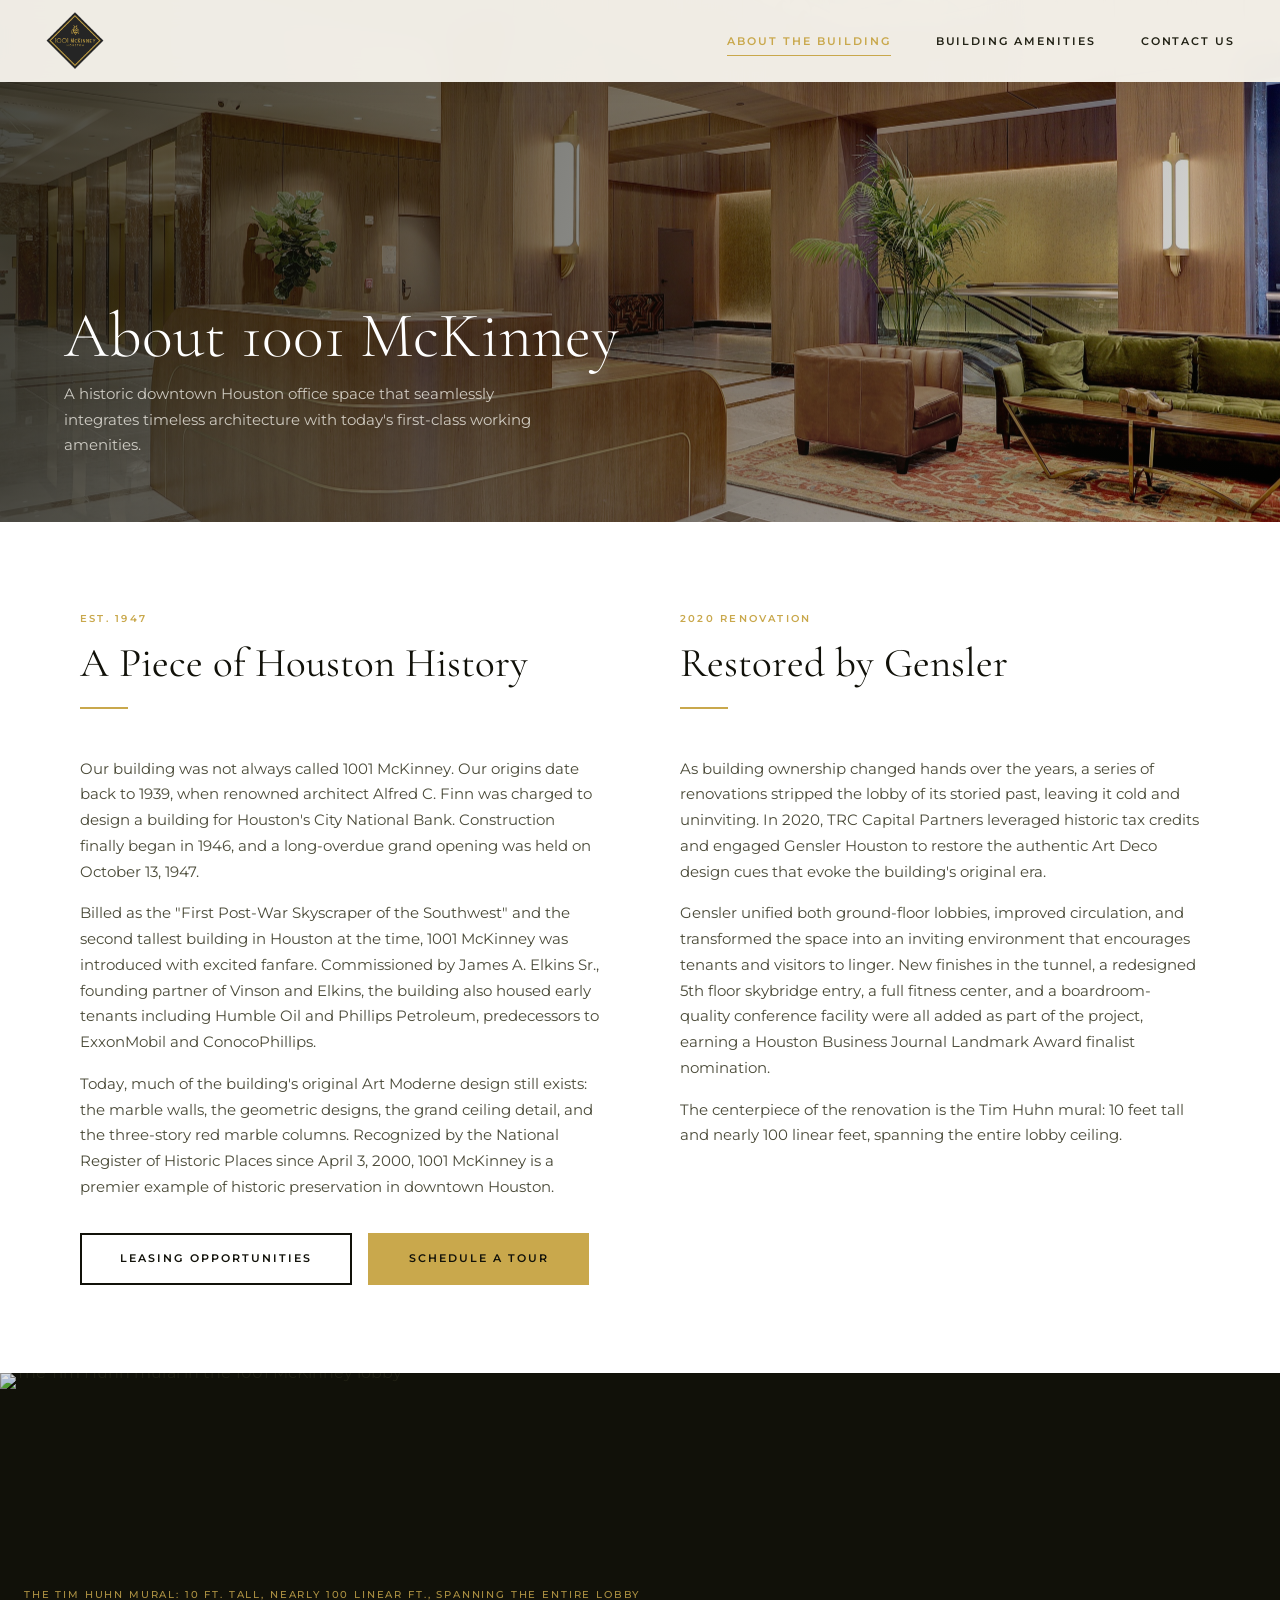
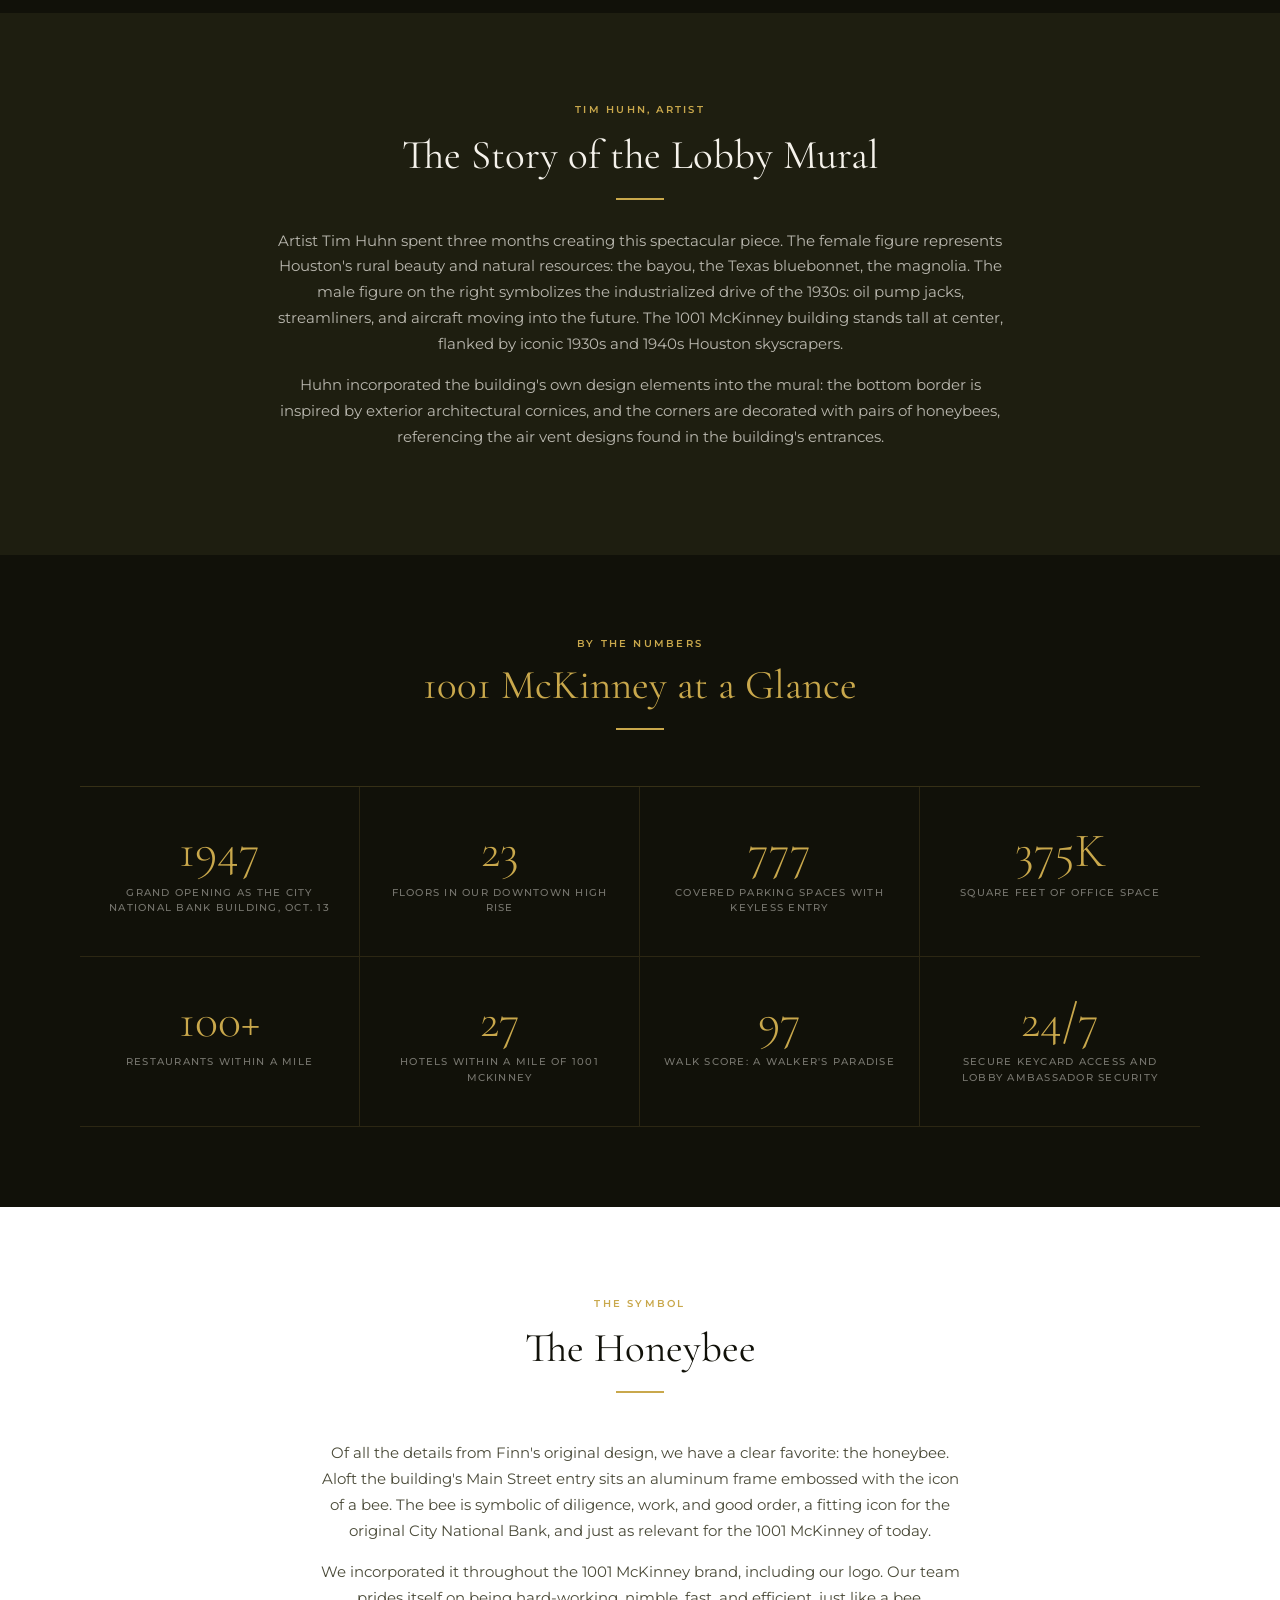
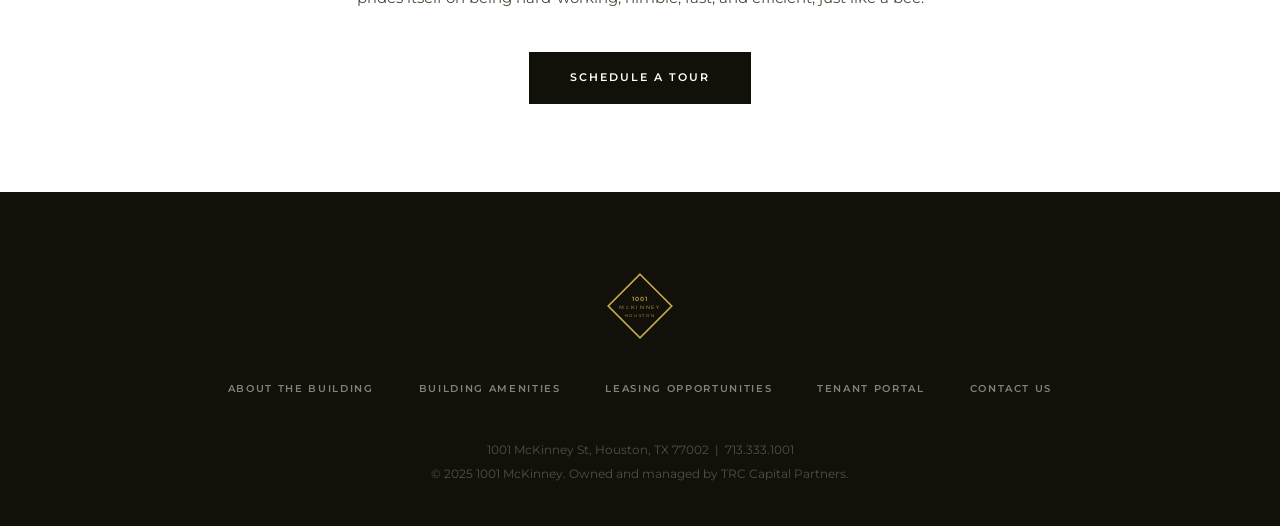
==== commit 05025b03: "Update logo in navigation to use image instead of SVG Replaced SVG logo with an image logo in the na" ====
--- a/about.html
+++ b/about.html
@@ -14,12 +14,7 @@
 
 <nav class="nav scrolled" id="nav">
   <a href="index.html">
-    <svg class="logo-svg" viewBox="0 0 120 120" xmlns="http://www.w3.org/2000/svg">
-      <polygon points="60,4 116,60 60,116 4,60" fill="#111109" stroke="#c9a84c" stroke-width="3"/>
-      <text x="60" y="51" text-anchor="middle" fill="#c9a84c" font-family="Montserrat,sans-serif" font-size="11" font-weight="600" letter-spacing="2">1001</text>
-      <text x="60" y="66" text-anchor="middle" fill="#c9a84c" font-family="Montserrat,sans-serif" font-size="8.5" font-weight="400" letter-spacing="3">McKINNEY</text>
-      <text x="60" y="79" text-anchor="middle" fill="#c9a84c" font-family="Montserrat,sans-serif" font-size="6.5" letter-spacing="3">HOUSTON</text>
-    </svg>
+    <img src="logo.png" style="width:60px;height:60px;">
   </a>
   <div class="nav-links">
     <a href="about.html" class="active">About the Building</a>
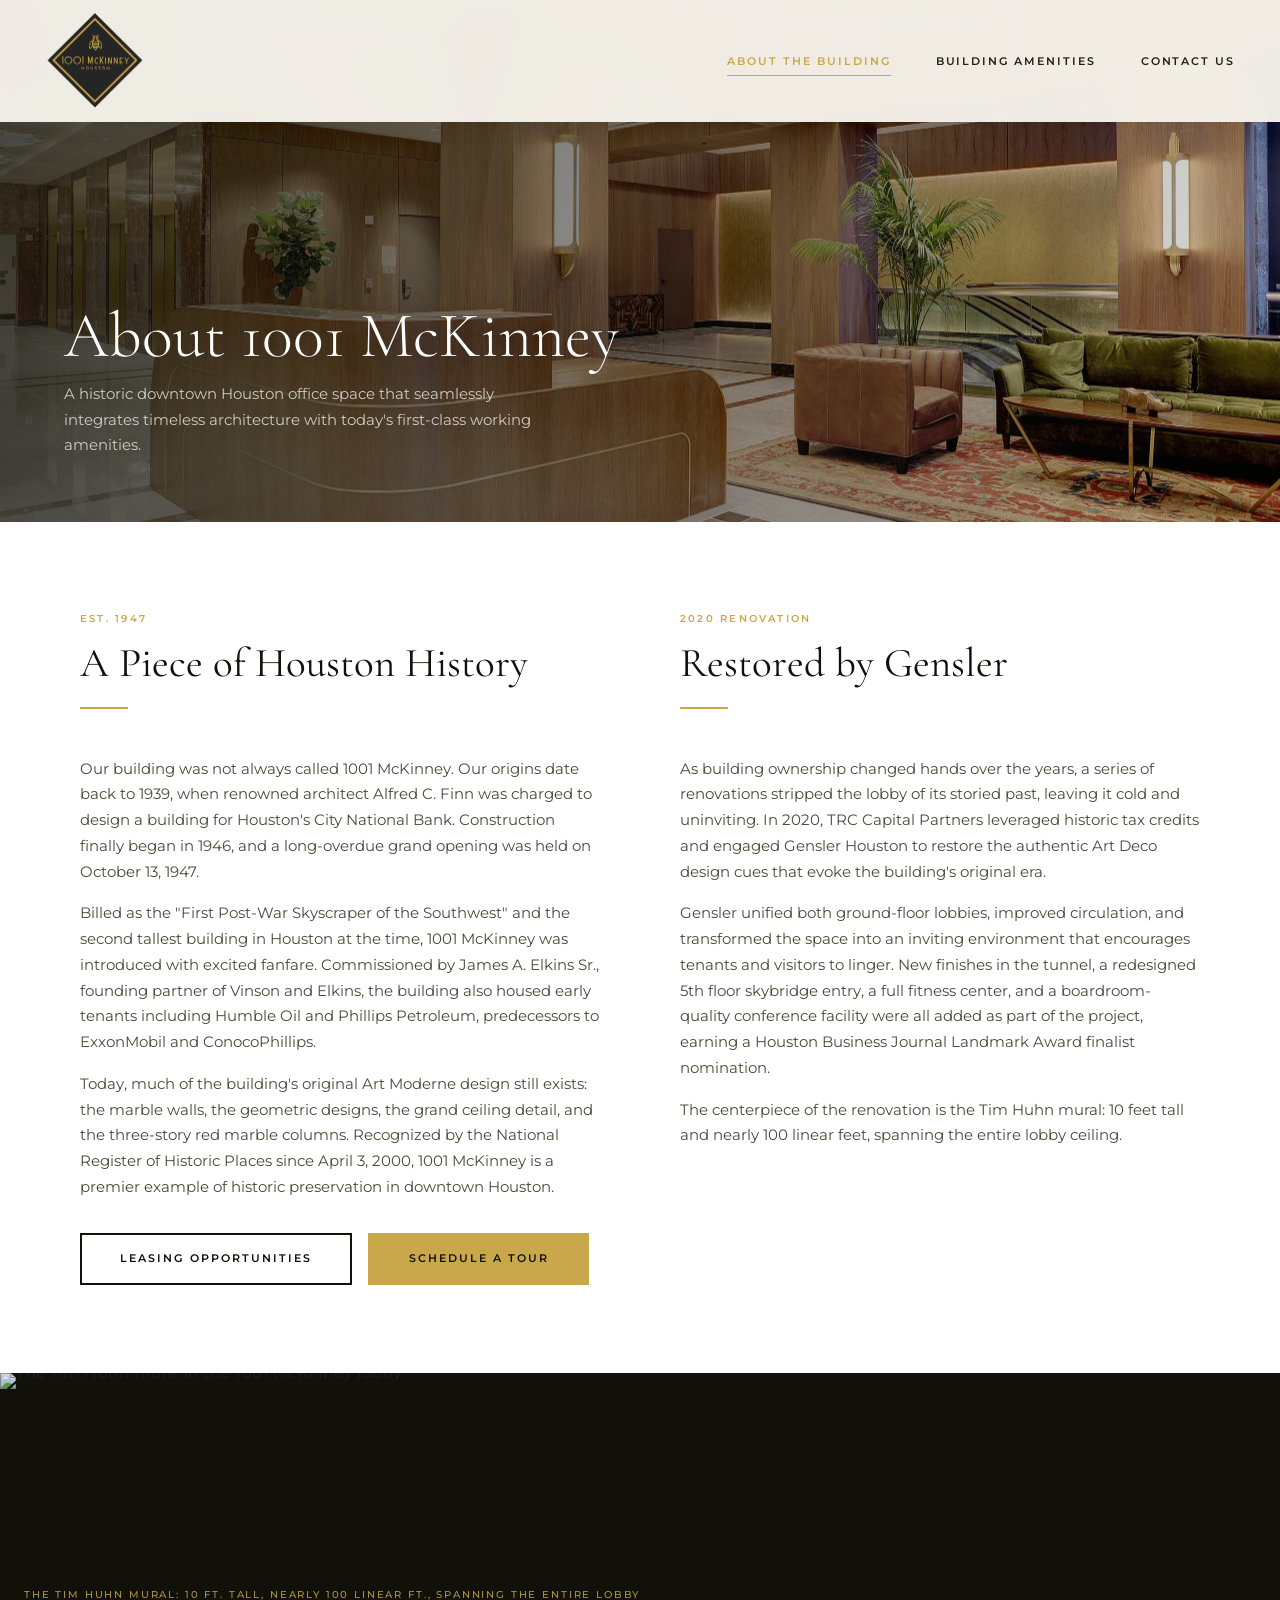
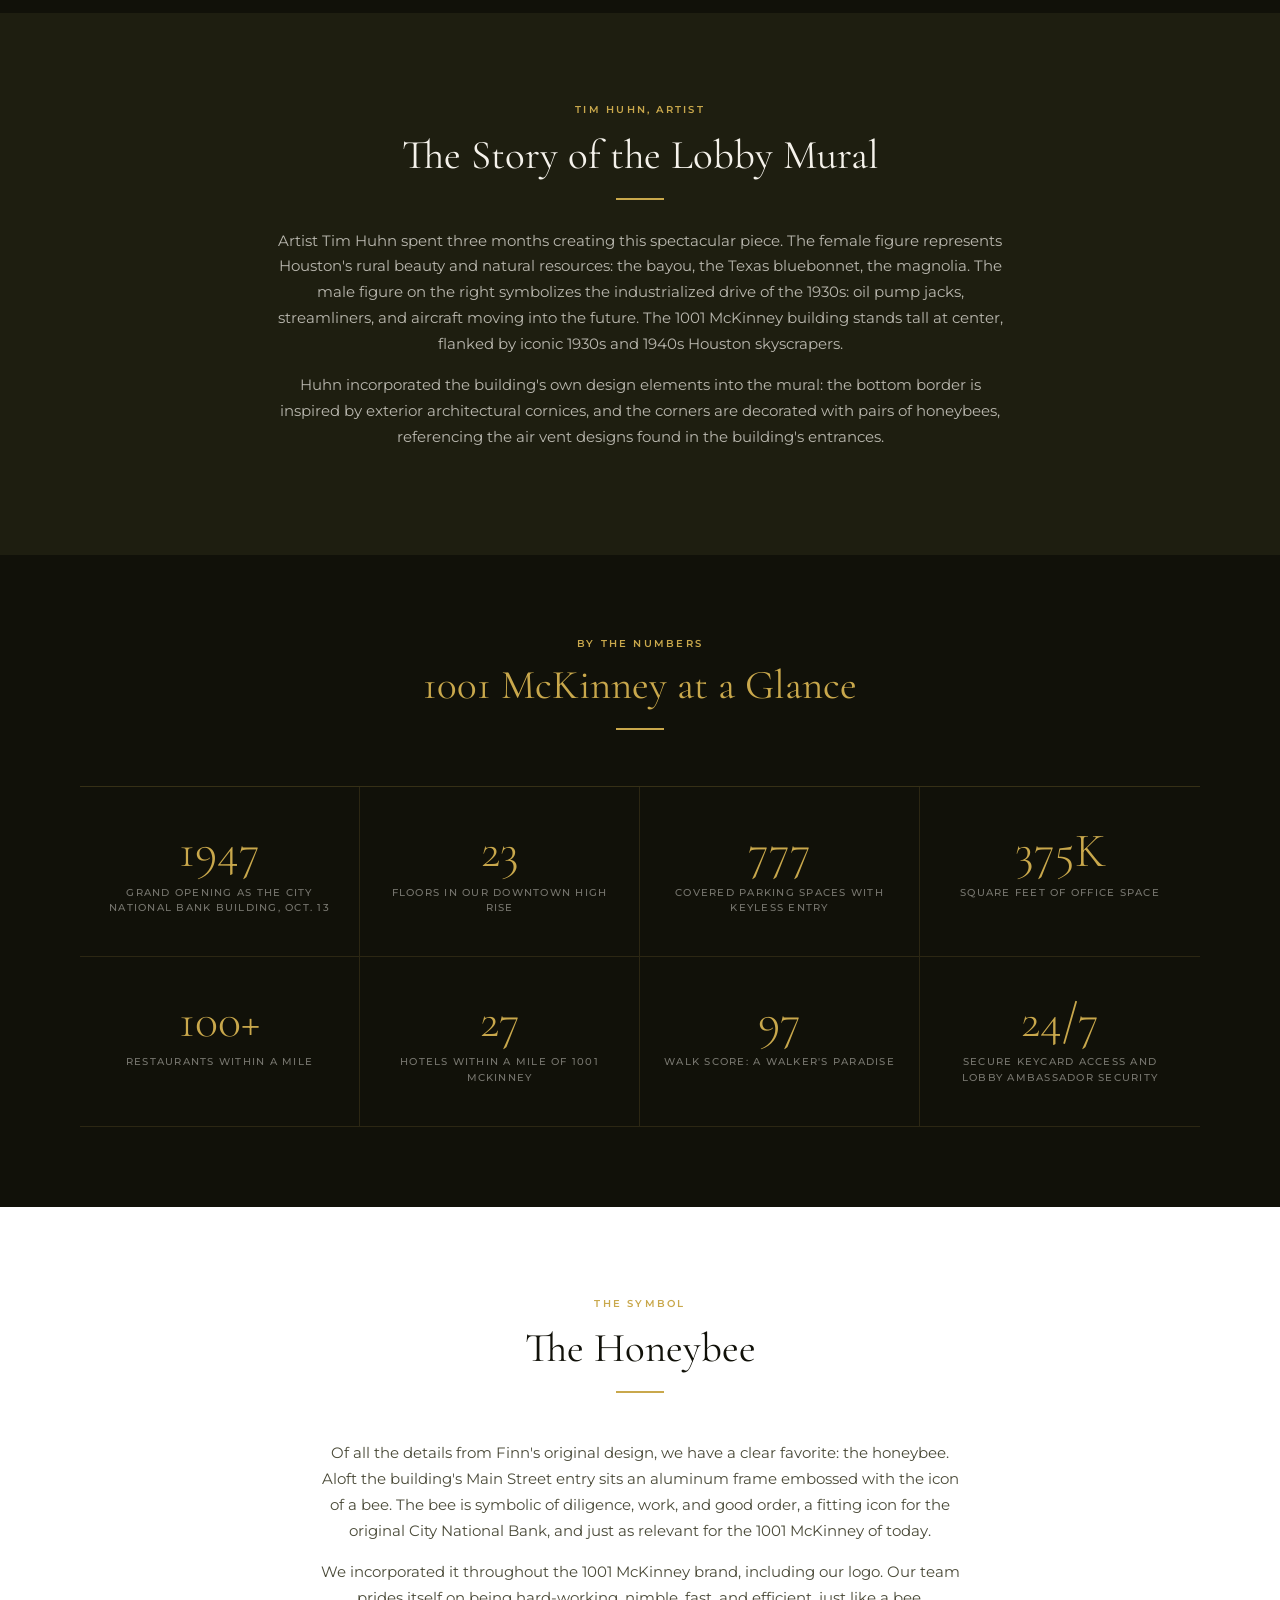
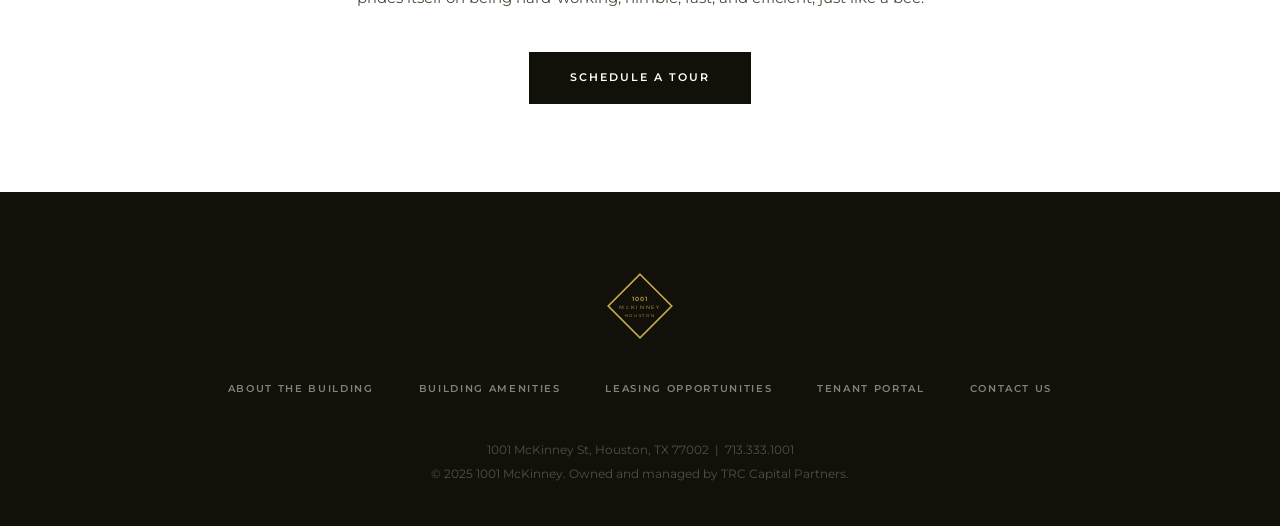
==== commit d40d5705: "Update about.html" ====
--- a/about.html
+++ b/about.html
@@ -14,7 +14,7 @@
 
 <nav class="nav scrolled" id="nav">
   <a href="index.html">
-    <img src="logo.png" style="width:60px;height:60px;">
+    <img src="logo.png" style="width:100px;height:100px;">
   </a>
   <div class="nav-links">
     <a href="about.html" class="active">About the Building</a>
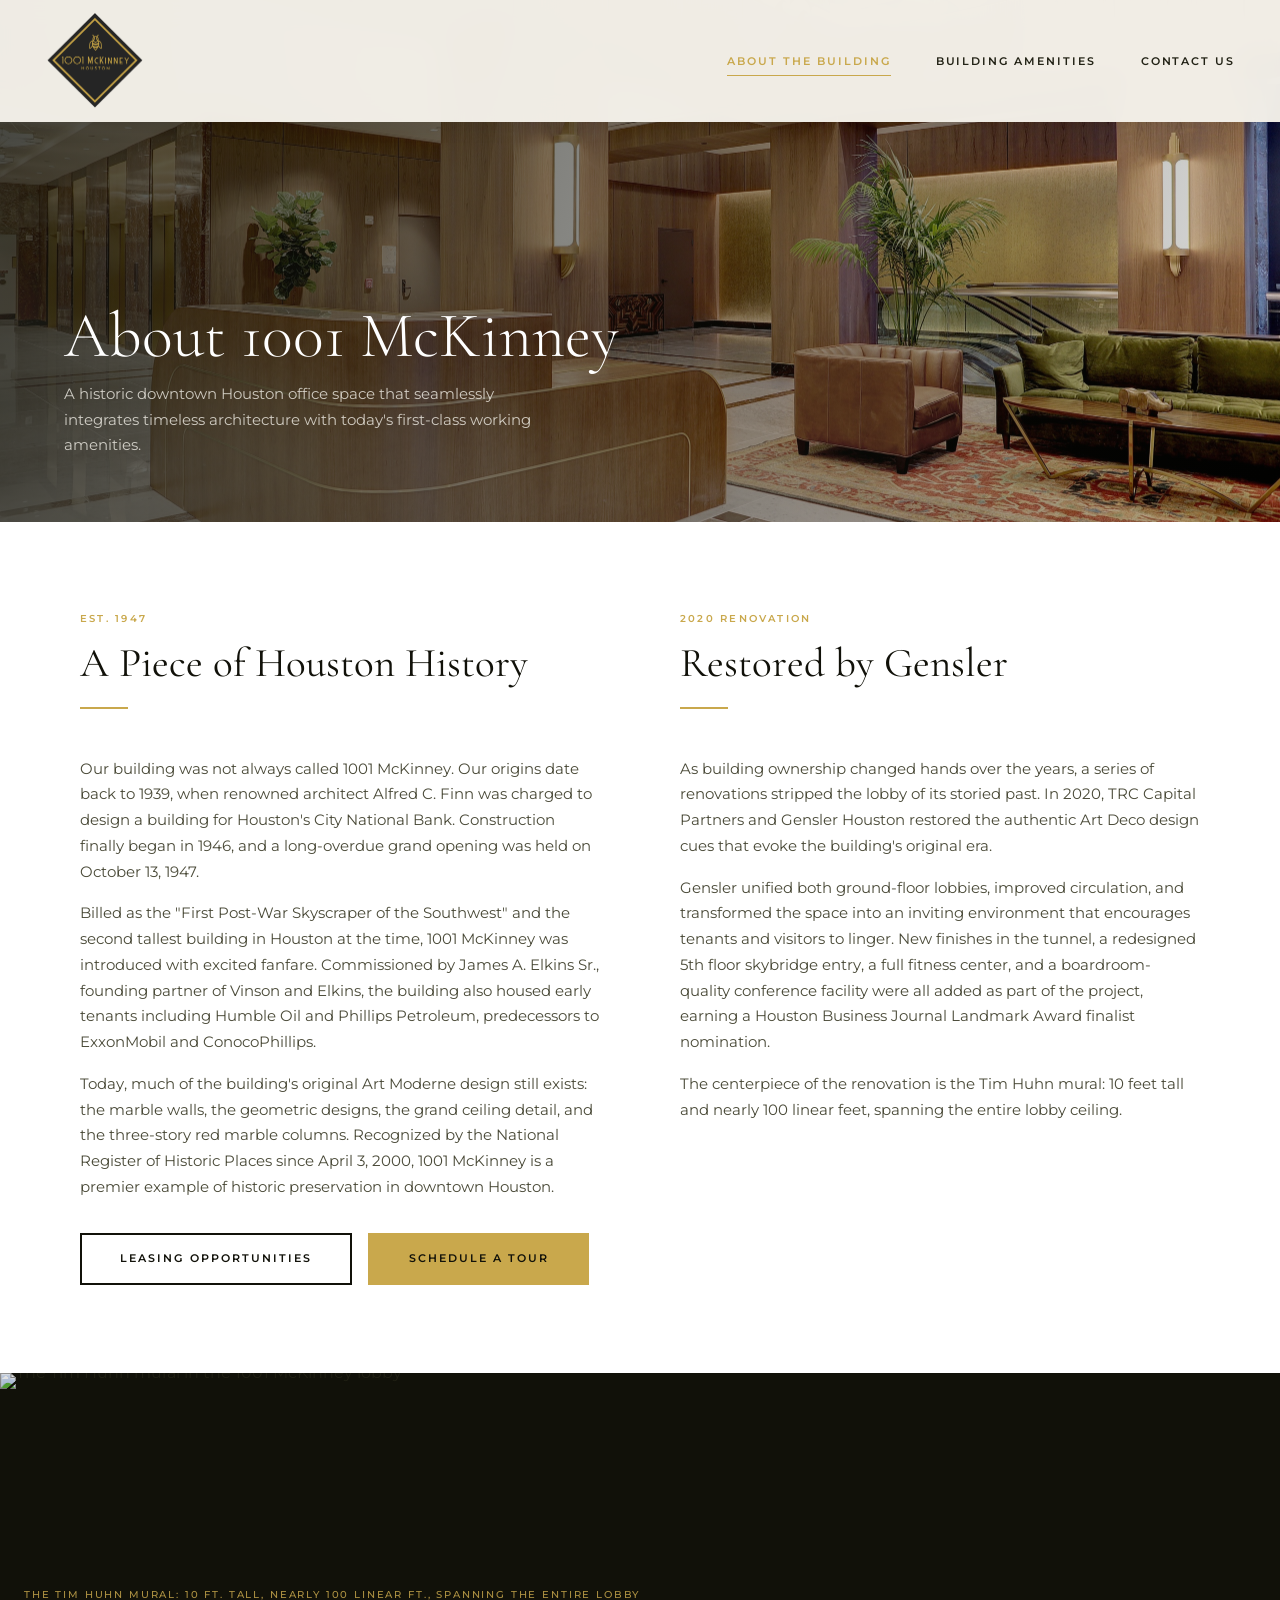
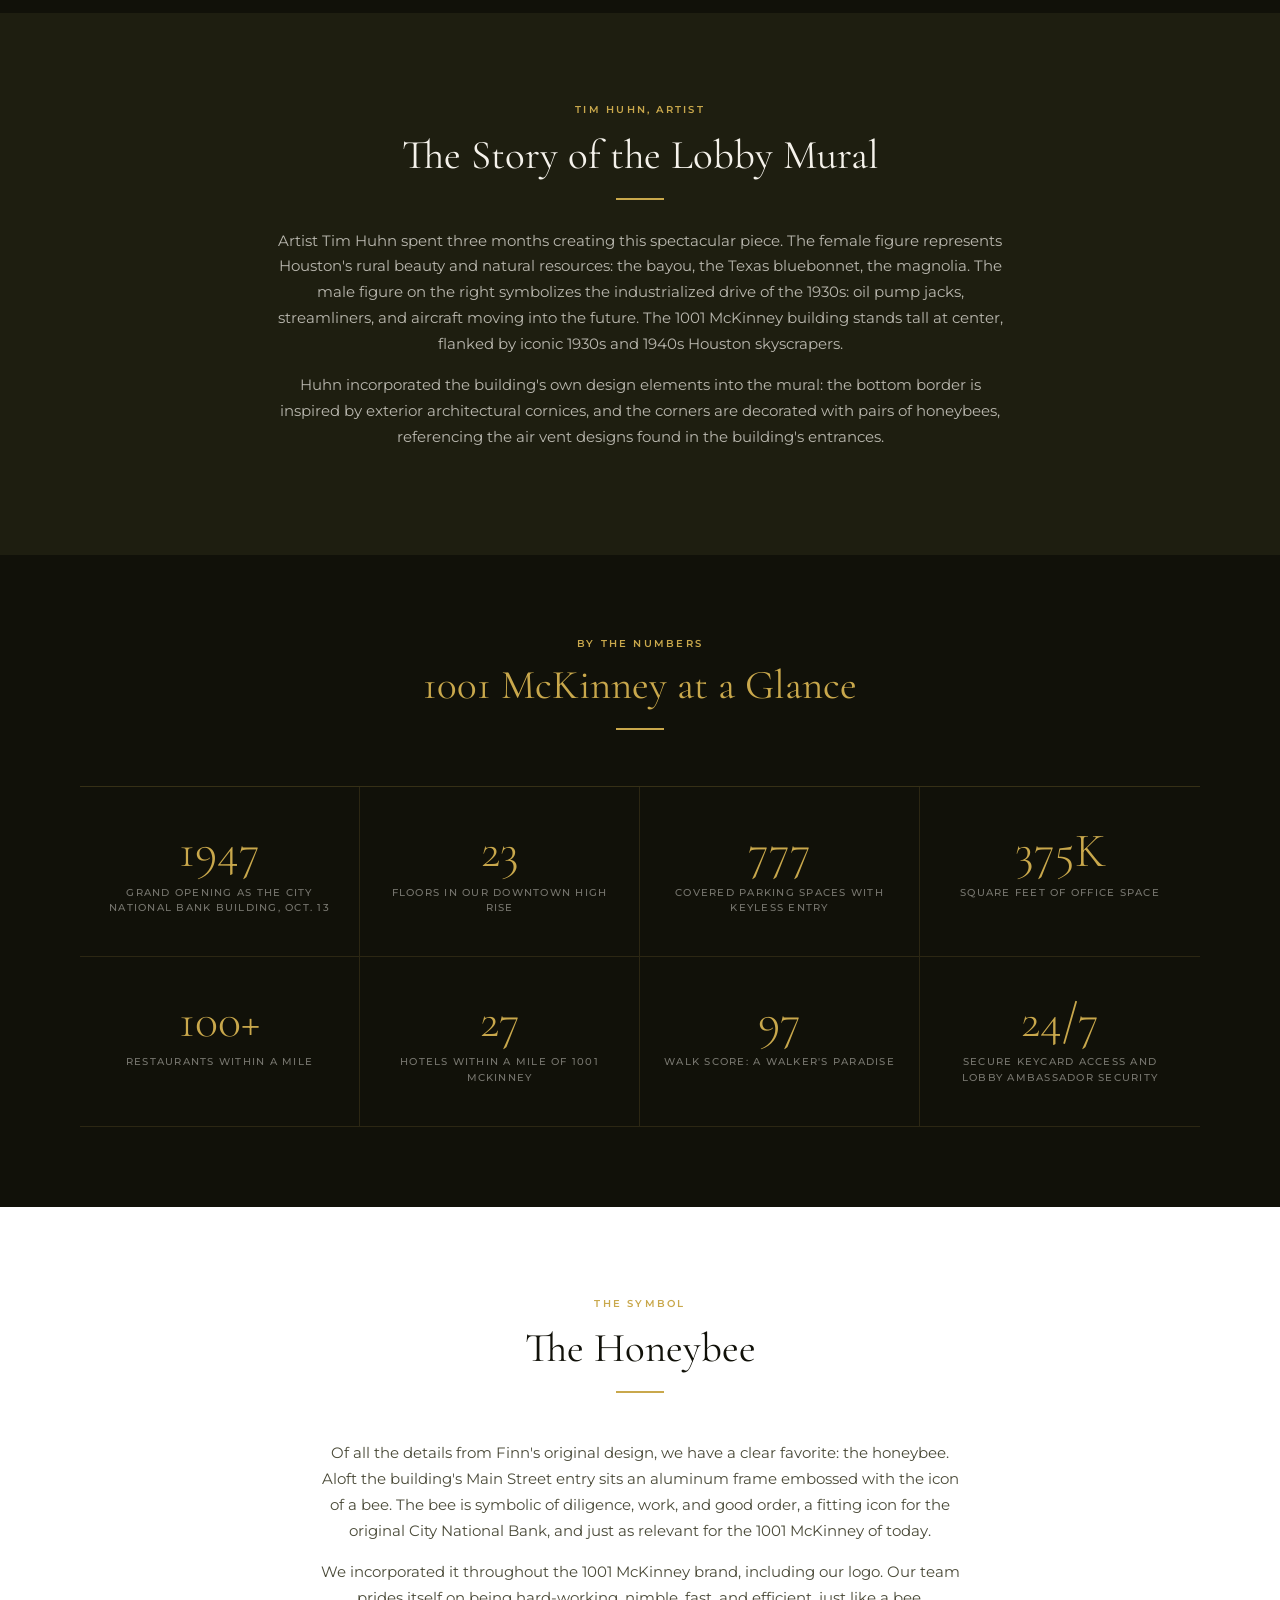
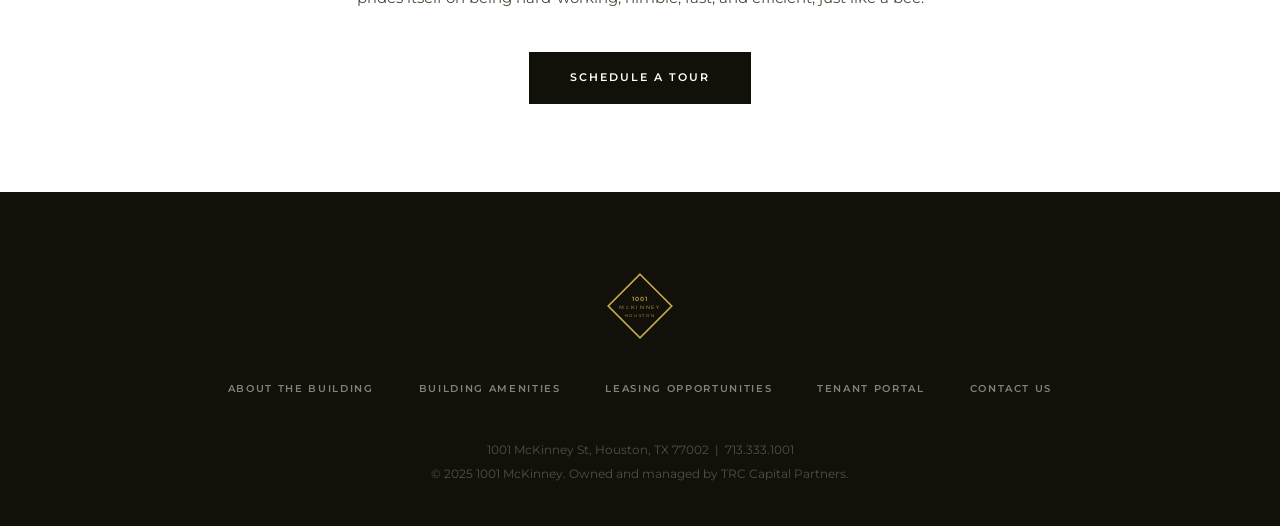
==== commit b35f00cd: "Update about.html" ====
--- a/about.html
+++ b/about.html
@@ -65,7 +65,7 @@
           <h2>Restored by Gensler</h2>
           <span class="gold-rule"></span>
         </div>
-        <p>As building ownership changed hands over the years, a series of renovations stripped the lobby of its storied past, leaving it cold and uninviting. In 2020, TRC Capital Partners leveraged historic tax credits and engaged Gensler Houston to restore the authentic Art Deco design cues that evoke the building's original era.</p>
+        <p>As building ownership changed hands over the years, a series of renovations stripped the lobby of its storied past. In 2020, TRC Capital Partners and Gensler Houston restored the authentic Art Deco design cues that evoke the building's original era.</p>
         <p>Gensler unified both ground-floor lobbies, improved circulation, and transformed the space into an inviting environment that encourages tenants and visitors to linger. New finishes in the tunnel, a redesigned 5th floor skybridge entry, a full fitness center, and a boardroom-quality conference facility were all added as part of the project, earning a Houston Business Journal Landmark Award finalist nomination.</p>
         <p>The centerpiece of the renovation is the Tim Huhn mural: 10 feet tall and nearly 100 linear feet, spanning the entire lobby ceiling.</p>
       </div>
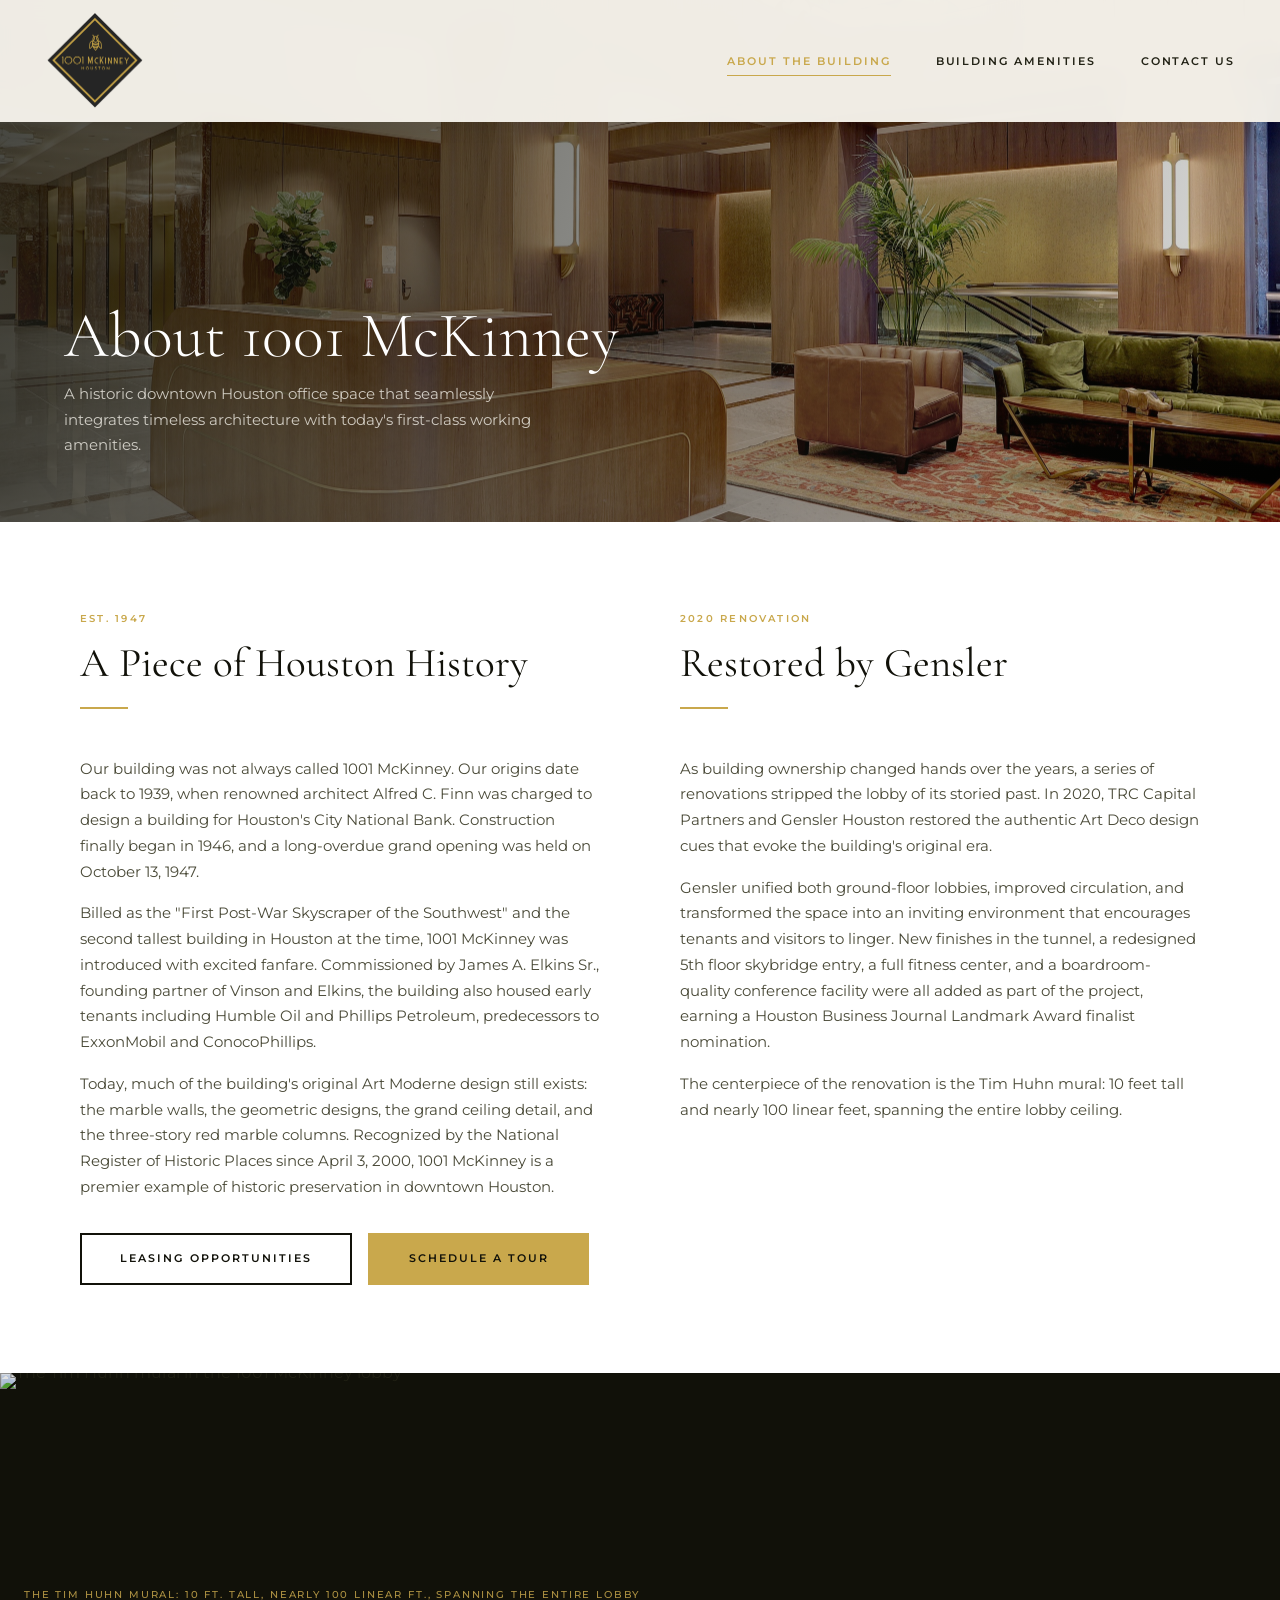
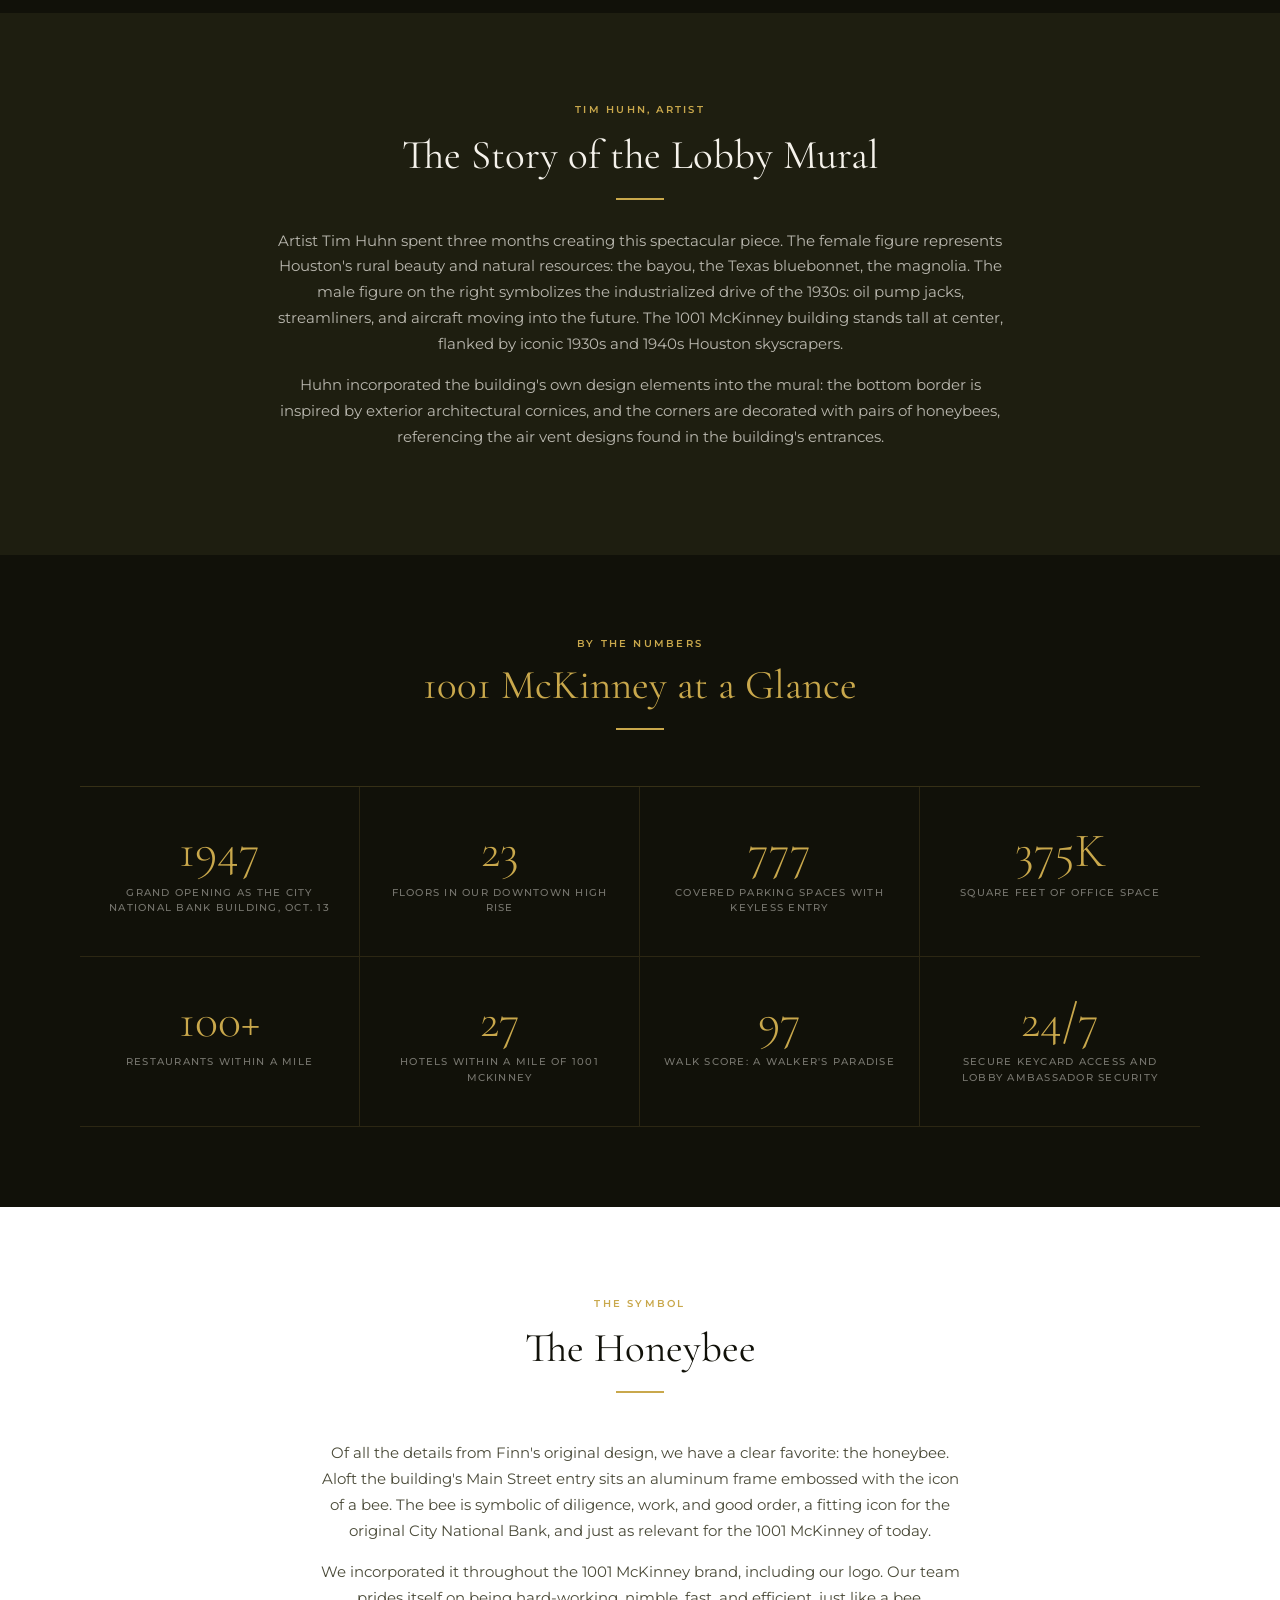
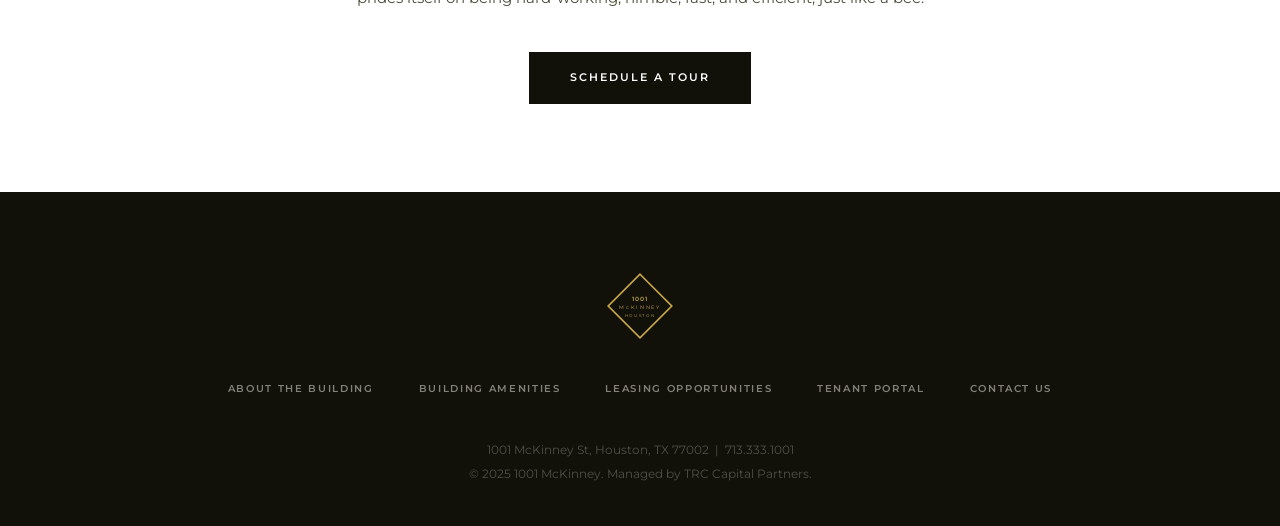
==== commit d604266d: "Update footer text to remove 'Owned and managed'" ====
--- a/about.html
+++ b/about.html
@@ -139,7 +139,7 @@
       <a href="tenant-portal.html">Tenant Portal</a>
       <a href="contact.html">Contact Us</a>
     </nav>
-    <div class="footer-meta">1001 McKinney St, Houston, TX 77002 &nbsp;|&nbsp; 713.333.1001<br>&copy; 2025 1001 McKinney. Owned and managed by TRC Capital Partners.</div>
+    <div class="footer-meta">1001 McKinney St, Houston, TX 77002 &nbsp;|&nbsp; 713.333.1001<br>&copy; 2025 1001 McKinney. Managed by TRC Capital Partners.</div>
   </div>
 </footer>
 
